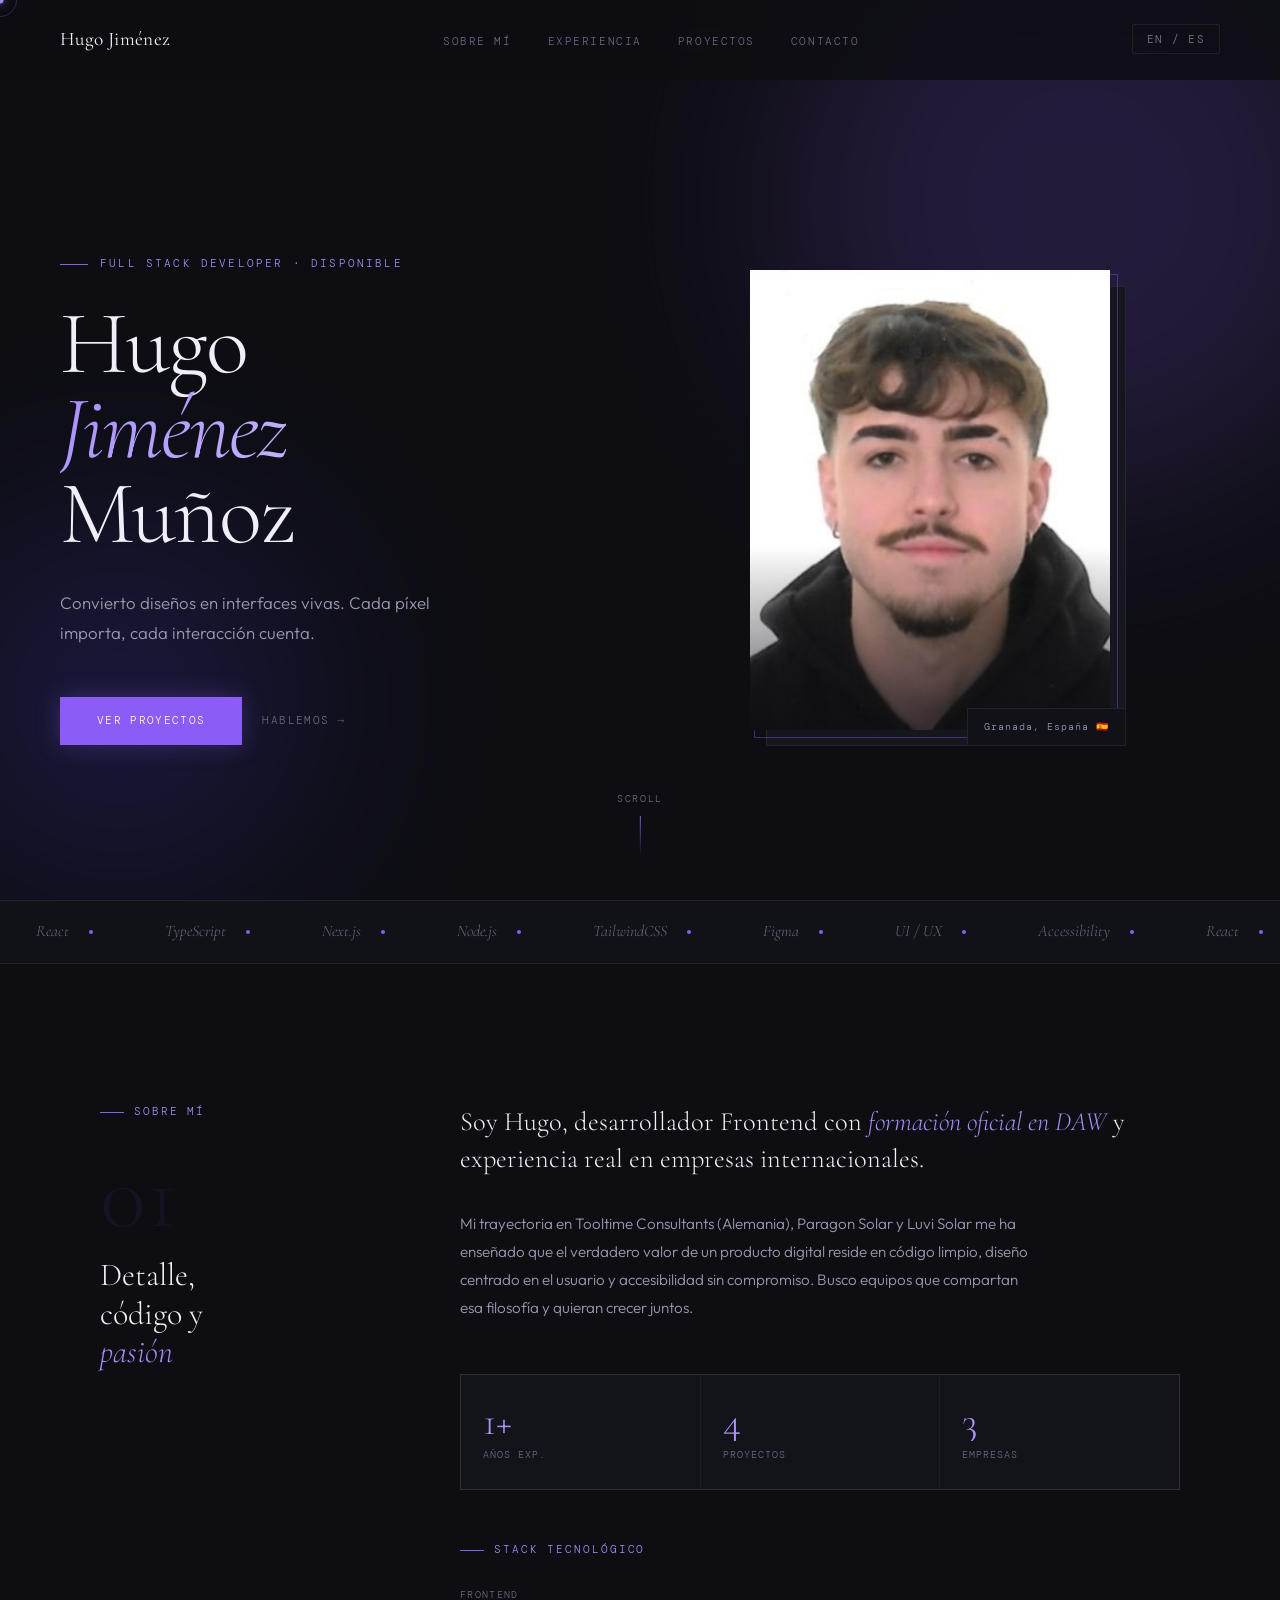
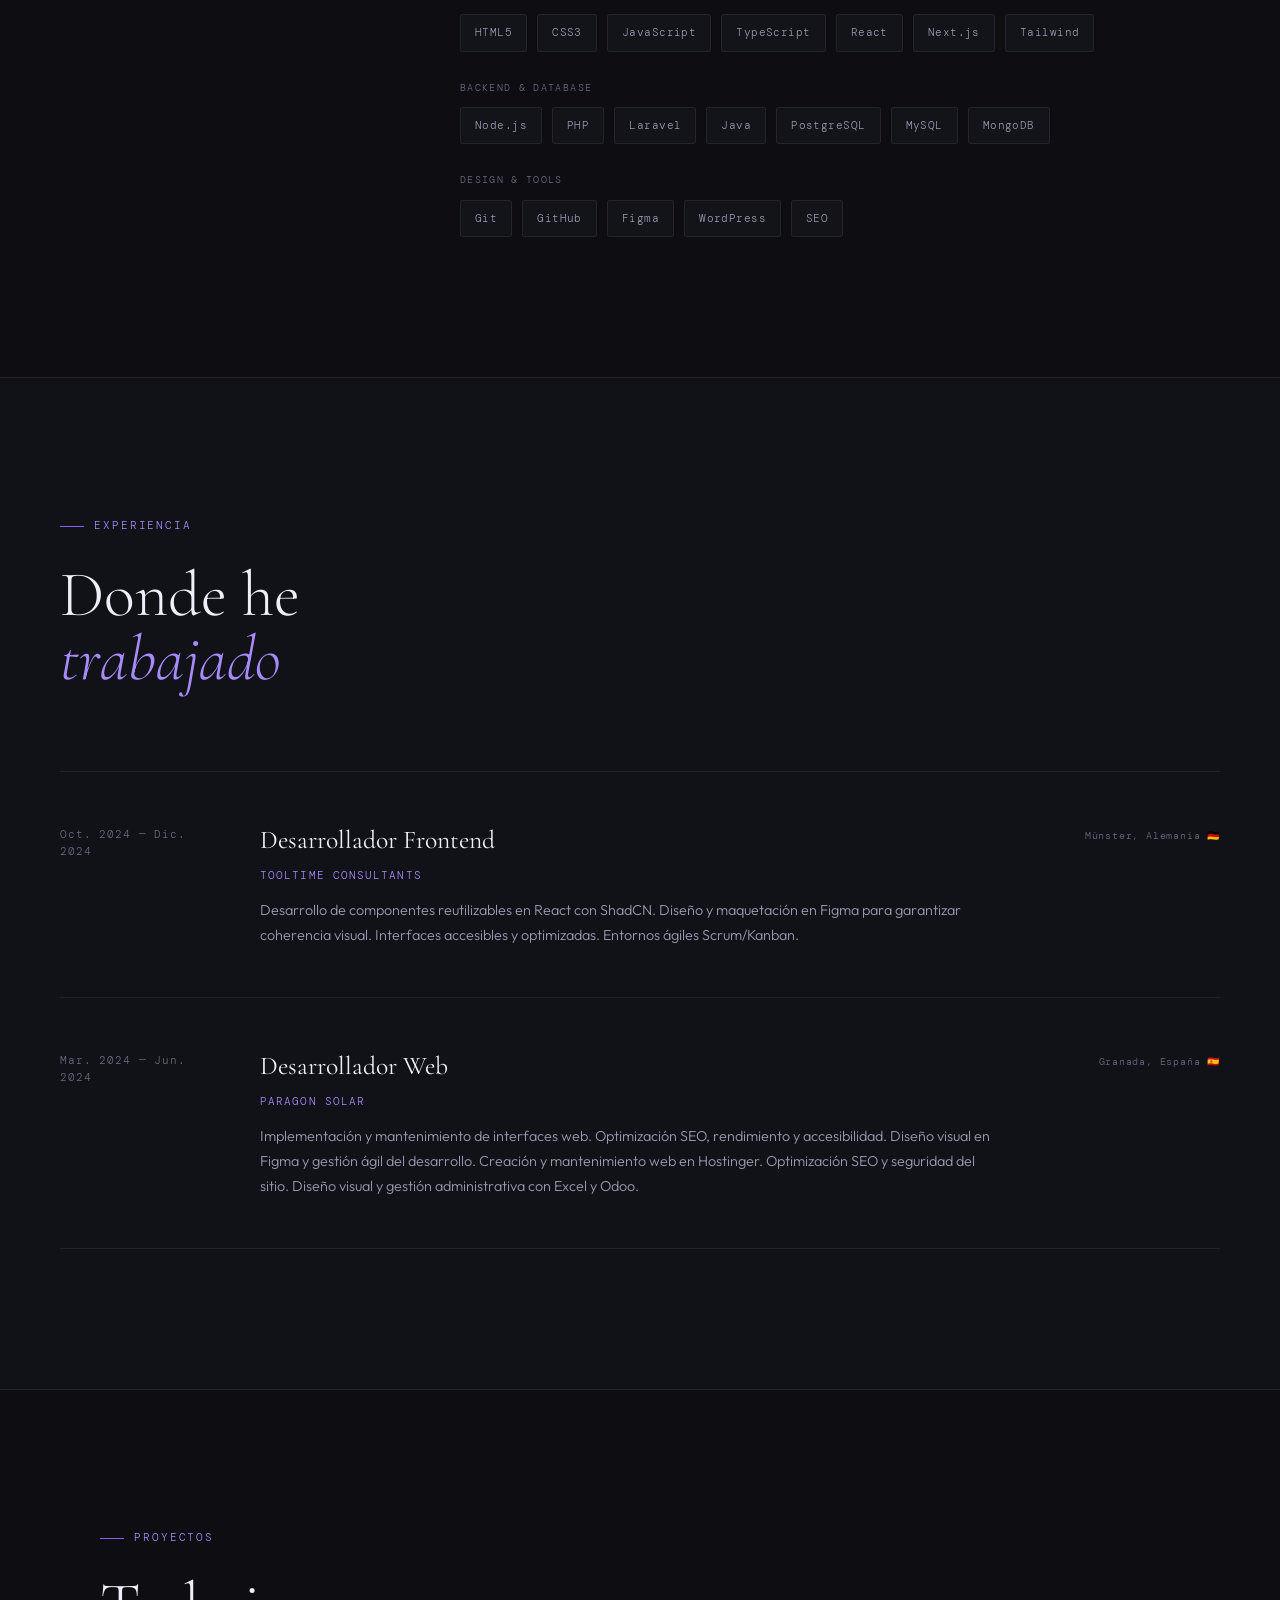
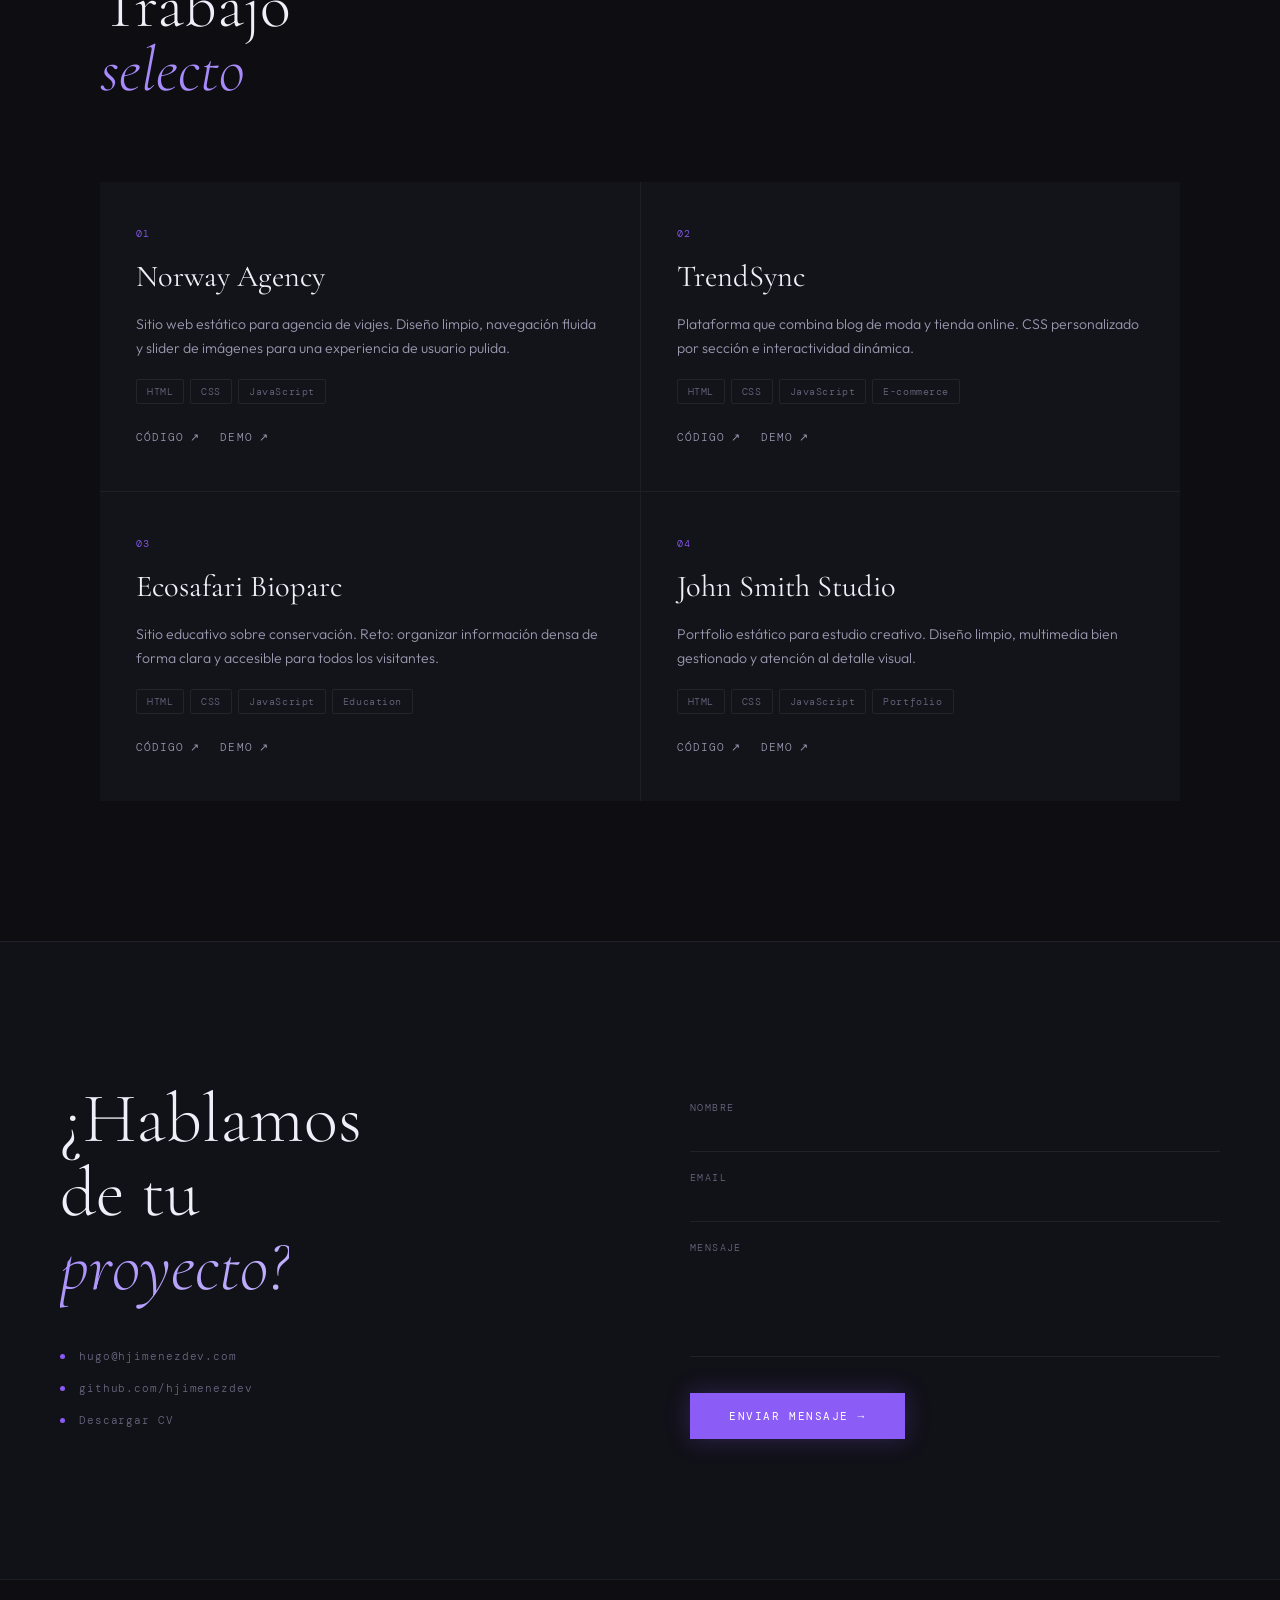
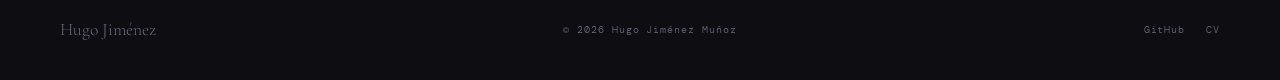
==== public/index.html @ 5b624667 "Add initial website structure with index.html, main.js, and styles.css files. Implement custom curso" ====
<!doctype html>
<html lang="es" data-lang="es">
  <head>
    <meta charset="UTF-8" />
    <meta name="viewport" content="width=device-width, initial-scale=1.0" />
    <title>Hugo Jiménez | Full Stack Developer</title>

    <!-- Google Fonts -->
    <link rel="preconnect" href="https://fonts.googleapis.com" />
    <link rel="preconnect" href="https://fonts.gstatic.com" crossorigin />
    <link
      href="https://fonts.googleapis.com/css2?family=Cormorant+Garamond:ital,wght@0,300;0,400;0,500;1,300;1,400&family=DM+Mono:wght@300;400&family=Outfit:wght@300;400;500&display=swap"
      rel="stylesheet"
    />

    <!-- Favicon -->
    <link rel="icon" type="image/png" href="/public/favicon.ico" />

    <!-- Styles -->
    <link rel="stylesheet" href="styles.css" />
  </head>
  <body>
    <!-- Cursor -->
    <div class="cursor" id="cursor"></div>
    <div class="cursor-ring" id="cursorRing"></div>

    <!-- NAV -->
    <nav id="navbar">
      <a href="#hero" class="nav-logo">Hugo Jiménez</a>
      <ul class="nav-links">
        <li>
          <a href="#about" data-es>Sobre mí</a>
          <a href="#about" data-en>About</a>
        </li>
        <li>
          <a href="#experience" data-es>Experiencia</a>
          <a href="#experience" data-en>Experience</a>
        </li>
        <li>
          <a href="#projects" data-es>Proyectos</a>
          <a href="#projects" data-en>Projects</a>
        </li>
        <li>
          <a href="#contact" data-es>Contacto</a>
          <a href="#contact" data-en>Contact</a>
        </li>
      </ul>
      <button class="lang-toggle" id="langToggle">EN / ES</button>
    </nav>

    <!-- HERO -->
    <section id="hero">
      <div class="orb orb-1"></div>
      <div class="orb orb-2"></div>

      <div class="hero-left">
        <p class="hero-eyebrow">
          <span data-es>Full Stack Developer · Disponible</span>
          <span data-en>Full Stack Developer · Available</span>
        </p>
        <h1 class="hero-name">Hugo<br /><em>Jiménez</em><br />Muñoz</h1>
        <p class="hero-desc" data-es>
          Convierto diseños en interfaces vivas. Cada píxel importa, cada
          interacción cuenta.
        </p>
        <p class="hero-desc" data-en>
          I turn designs into living interfaces. Every pixel matters, every
          interaction counts.
        </p>
        <div class="hero-cta">
          <a href="#projects" class="btn-primary" data-es>Ver proyectos</a>
          <a href="#projects" class="btn-primary" data-en>View projects</a>
          <a href="#contact" class="btn-ghost" data-es>Hablemos</a>
          <a href="#contact" class="btn-ghost" data-en>Let's talk</a>
        </div>
      </div>

      <div class="hero-right">
        <div class="hero-image-wrap">
          <div class="hero-image-bg"></div>
          <div class="hero-glow-ring"></div>
          <div class="hero-image">
            <img
              src="/public/profile_photo.jpg"
              alt="Hugo Jiménez"
              onerror="
                this.parentElement.style.background =
                  'linear-gradient(135deg,#1a1a2e,#16213e)';
                this.style.display = 'none';
              "
            />
            <div class="hero-image-overlay"></div>
          </div>
          <div class="hero-image-badge">Granada, España 🇪🇸</div>
        </div>
      </div>

      <div class="hero-scroll-hint">
        <span>scroll</span>
        <div class="scroll-line"></div>
      </div>
    </section>

    <!-- MARQUEE -->
    <div class="marquee-section">
      <div class="marquee-track">
        <span class="marquee-item"
          >React <span class="marquee-dot"></span
        ></span>
        <span class="marquee-item"
          >TypeScript <span class="marquee-dot"></span
        ></span>
        <span class="marquee-item"
          >Next.js <span class="marquee-dot"></span
        ></span>
        <span class="marquee-item"
          >Node.js <span class="marquee-dot"></span
        ></span>
        <span class="marquee-item"
          >TailwindCSS <span class="marquee-dot"></span
        ></span>
        <span class="marquee-item"
          >Figma <span class="marquee-dot"></span
        ></span>
        <span class="marquee-item"
          >UI / UX <span class="marquee-dot"></span
        ></span>
        <span class="marquee-item"
          >Accessibility <span class="marquee-dot"></span
        ></span>
        <!-- duplicated for seamless loop -->
        <span class="marquee-item"
          >React <span class="marquee-dot"></span
        ></span>
        <span class="marquee-item"
          >TypeScript <span class="marquee-dot"></span
        ></span>
        <span class="marquee-item"
          >Next.js <span class="marquee-dot"></span
        ></span>
        <span class="marquee-item"
          >Node.js <span class="marquee-dot"></span
        ></span>
        <span class="marquee-item"
          >TailwindCSS <span class="marquee-dot"></span
        ></span>
        <span class="marquee-item"
          >Figma <span class="marquee-dot"></span
        ></span>
        <span class="marquee-item"
          >UI / UX <span class="marquee-dot"></span
        ></span>
        <span class="marquee-item"
          >Accessibility <span class="marquee-dot"></span
        ></span>
      </div>
    </div>

    <!-- ABOUT -->
    <section id="about">
      <div class="about-sticky">
        <div class="section-label" data-es>Sobre mí</div>
        <div class="section-label" data-en>About me</div>
        <div class="about-number">01</div>
        <h2 class="about-title" data-es>
          Detalle,<br />código y<br /><em>pasión</em>
        </h2>
        <h2 class="about-title" data-en>
          Detail,<br />code and<br /><em>passion</em>
        </h2>
      </div>

      <div class="about-content">
        <p class="about-lead reveal" data-es>
          Soy Hugo, desarrollador Frontend con
          <em>formación oficial en DAW</em> y experiencia real en empresas
          internacionales.
        </p>
        <p class="about-lead reveal" data-en>
          I'm Hugo, a Frontend developer with
          <em>official training in Web App Development</em> and real-world
          experience in international companies.
        </p>

        <p class="about-body reveal reveal-delay-1" data-es>
          Mi trayectoria en Tooltime Consultants (Alemania), Paragon Solar y
          Luvi Solar me ha enseñado que el verdadero valor de un producto
          digital reside en código limpio, diseño centrado en el usuario y
          accesibilidad sin compromiso. Busco equipos que compartan esa
          filosofía y quieran crecer juntos.
        </p>
        <p class="about-body reveal reveal-delay-1" data-en>
          My journey at Tooltime Consultants (Germany), Paragon Solar and Luvi
          Solar has taught me that the real value of a digital product lies in
          clean code, user-centered design, and uncompromising accessibility. I
          seek teams that share this philosophy and want to grow together.
        </p>

        <div class="about-stats reveal reveal-delay-2">
          <div class="stat-item">
            <div class="stat-number">1+</div>
            <div class="stat-label" data-es>Años exp.</div>
            <div class="stat-label" data-en>Years exp.</div>
          </div>
          <div class="stat-item">
            <div class="stat-number">4</div>
            <div class="stat-label" data-es>Proyectos</div>
            <div class="stat-label" data-en>Projects</div>
          </div>
          <div class="stat-item">
            <div class="stat-number">3</div>
            <div class="stat-label" data-es>Empresas</div>
            <div class="stat-label" data-en>Companies</div>
          </div>
        </div>

        <!-- Skills with icons — rendered by main.js -->
        <div class="reveal reveal-delay-3">
          <div class="skills-section-title" data-es>Stack tecnológico</div>
          <div class="skills-section-title" data-en>Tech stack</div>
          <div class="skills-categories">
            <div>
              <div class="skill-category-label">Frontend</div>
              <div class="skill-icons-row" id="skills-frontend"></div>
            </div>
            <div>
              <div class="skill-category-label">Backend &amp; Database</div>
              <div class="skill-icons-row" id="skills-backend"></div>
            </div>
            <div>
              <div class="skill-category-label">Design &amp; Tools</div>
              <div class="skill-icons-row" id="skills-tools"></div>
            </div>
          </div>
        </div>
      </div>
    </section>

    <!-- EXPERIENCE -->
    <section id="experience">
      <div class="experience-inner">
        <div class="exp-header">
          <div>
            <div class="section-label" data-es>Experiencia</div>
            <div class="section-label" data-en>Experience</div>
            <h2 class="exp-title" data-es>Donde he<br /><em>trabajado</em></h2>
            <h2 class="exp-title" data-en>Where I've<br /><em>worked</em></h2>
          </div>
        </div>

        <div class="exp-list">
          <div class="exp-item reveal">
            <div class="exp-date">Oct. 2024 — Dic. 2024</div>
            <div>
              <div class="exp-role" data-es>Desarrollador Frontend</div>
              <div class="exp-role" data-en>Frontend Developer</div>
              <div class="exp-company">Tooltime Consultants</div>
              <p class="exp-desc" data-es>
                Desarrollo de componentes reutilizables en React con ShadCN.
                Diseño y maquetación en Figma para garantizar coherencia visual.
                Interfaces accesibles y optimizadas. Entornos ágiles
                Scrum/Kanban.
              </p>
              <p class="exp-desc" data-en>
                Built reusable React components with ShadCN. Designed and
                prototyped interfaces in Figma. Implemented accessible,
                optimized UIs. Collaborated in agile Scrum/Kanban environments.
              </p>
            </div>
            <div class="exp-location">Münster, Alemania 🇩🇪</div>
          </div>

          <div class="exp-item reveal reveal-delay-1">
            <div class="exp-date">Mar. 2024 — Jun. 2024</div>
            <div>
              <div class="exp-role" data-es>Desarrollador Web</div>
              <div class="exp-role" data-en>Web Developer</div>
              <div class="exp-company">Paragon Solar</div>
              <p class="exp-desc" data-es>
                Implementación y mantenimiento de interfaces web. Optimización
                SEO, rendimiento y accesibilidad. Diseño visual en Figma y
                gestión ágil del desarrollo. Creación y mantenimiento web en
                Hostinger. Optimización SEO y seguridad del sitio. Diseño visual
                y gestión administrativa con Excel y Odoo.
              </p>
              <p class="exp-desc" data-en>
                Implemented and maintained web interfaces. SEO, performance and
                accessibility optimization. Visual design in Figma and agile
                management. Created and maintained the website on Hostinger. SEO
                and security optimization. Visual design and admin management
                with Excel and Odoo.
              </p>
            </div>
            <div class="exp-location">Granada, España 🇪🇸</div>
          </div>
        </div>
      </div>
    </section>

    <!-- PROJECTS -->
    <section>
      <div id="projects">
        <div class="projects-header">
          <div>
            <div class="section-label" data-es>Proyectos</div>
            <div class="section-label" data-en>Projects</div>
            <h2 class="projects-title" data-es>
              Trabajo<br /><em>selecto</em>
            </h2>
            <h2 class="projects-title" data-en>Selected<br /><em>work</em></h2>
          </div>
        </div>

        <div class="project-grid">
          <div class="project-card reveal">
            <div class="project-number">01</div>
            <div class="project-name">Norway Agency</div>
            <p class="project-desc" data-es>
              Sitio web estático para agencia de viajes. Diseño limpio,
              navegación fluida y slider de imágenes para una experiencia de
              usuario pulida.
            </p>
            <p class="project-desc" data-en>
              Static website for a travel agency. Clean design, smooth
              navigation and image slider for a polished UX.
            </p>
            <div class="project-tags">
              <span class="project-tag">HTML</span>
              <span class="project-tag">CSS</span>
              <span class="project-tag">JavaScript</span>
            </div>
            <div class="project-links">
              <a
                href="https://github.com/hjimenezdev/Norway-Agency"
                target="_blank"
                class="project-link"
                data-es
                >Código</a
              >
              <a
                href="https://github.com/hjimenezdev/Norway-Agency"
                target="_blank"
                class="project-link"
                data-en
                >Code</a
              >
              <a
                href="https://norway-agency.vercel.app/"
                target="_blank"
                class="project-link"
                >Demo</a
              >
            </div>
          </div>

          <div class="project-card reveal reveal-delay-1">
            <div class="project-number">02</div>
            <div class="project-name">TrendSync</div>
            <p class="project-desc" data-es>
              Plataforma que combina blog de moda y tienda online. CSS
              personalizado por sección e interactividad dinámica.
            </p>
            <p class="project-desc" data-en>
              Platform combining a fashion blog and online store. Custom CSS per
              section and dynamic interactivity.
            </p>
            <div class="project-tags">
              <span class="project-tag">HTML</span>
              <span class="project-tag">CSS</span>
              <span class="project-tag">JavaScript</span>
              <span class="project-tag">E-commerce</span>
            </div>
            <div class="project-links">
              <a
                href="https://github.com/hjimenezdev/Trend-Sync"
                target="_blank"
                class="project-link"
                data-es
                >Código</a
              >
              <a
                href="https://github.com/hjimenezdev/Trend-Sync"
                target="_blank"
                class="project-link"
                data-en
                >Code</a
              >
              <a
                href="https://trend-sync.vercel.app/"
                target="_blank"
                class="project-link"
                >Demo</a
              >
            </div>
          </div>

          <div class="project-card reveal reveal-delay-2">
            <div class="project-number">03</div>
            <div class="project-name">Ecosafari Bioparc</div>
            <p class="project-desc" data-es>
              Sitio educativo sobre conservación. Reto: organizar información
              densa de forma clara y accesible para todos los visitantes.
            </p>
            <p class="project-desc" data-en>
              Educational conservation site. Challenge: organizing dense
              information clearly and accessibly for all visitors.
            </p>
            <div class="project-tags">
              <span class="project-tag">HTML</span>
              <span class="project-tag">CSS</span>
              <span class="project-tag">JavaScript</span>
              <span class="project-tag">Education</span>
            </div>
            <div class="project-links">
              <a
                href="https://github.com/hjimenezdev/Ecosafari-Bioparc"
                target="_blank"
                class="project-link"
                data-es
                >Código</a
              >
              <a
                href="https://github.com/hjimenezdev/Ecosafari-Bioparc"
                target="_blank"
                class="project-link"
                data-en
                >Code</a
              >
              <a
                href="https://ecosafari-bioparc.vercel.app/"
                target="_blank"
                class="project-link"
                >Demo</a
              >
            </div>
          </div>

          <div class="project-card reveal reveal-delay-3">
            <div class="project-number">04</div>
            <div class="project-name">John Smith Studio</div>
            <p class="project-desc" data-es>
              Portfolio estático para estudio creativo. Diseño limpio,
              multimedia bien gestionado y atención al detalle visual.
            </p>
            <p class="project-desc" data-en>
              Static portfolio for a creative studio. Clean design, well-managed
              multimedia and strong visual attention to detail.
            </p>
            <div class="project-tags">
              <span class="project-tag">HTML</span>
              <span class="project-tag">CSS</span>
              <span class="project-tag">JavaScript</span>
              <span class="project-tag">Portfolio</span>
            </div>
            <div class="project-links">
              <a
                href="https://github.com/hjimenezdev/John-Smith-Studio"
                target="_blank"
                class="project-link"
                data-es
                >Código</a
              >
              <a
                href="https://github.com/hjimenezdev/John-Smith-Studio"
                target="_blank"
                class="project-link"
                data-en
                >Code</a
              >
              <a
                href="https://john-smith-studio.vercel.app/"
                target="_blank"
                class="project-link"
                >Demo</a
              >
            </div>
          </div>
        </div>
      </div>
    </section>

    <!-- CONTACT -->
    <section id="contact">
      <div class="contact-inner">
        <div class="contact-left reveal">
          <h2 class="contact-big" data-es>
            ¿Hablamos<br />de tu<br /><em>proyecto?</em>
          </h2>
          <h2 class="contact-big" data-en>
            Let's talk<br />about your<br /><em>project.</em>
          </h2>
          <div class="contact-meta">
            <a href="mailto:hugo@hjimenezdev.com" class="contact-meta-item">
              <span class="contact-meta-dot"></span>hugo@hjimenezdev.com
            </a>
            <a
              href="https://github.com/hjimenezdev"
              target="_blank"
              class="contact-meta-item"
            >
              <span class="contact-meta-dot"></span>github.com/hjimenezdev
            </a>
            <a
              href="https://hjimenezdev.vercel.app/CV%20-%20Hugo%20Jim%C3%A9nez%20Mu%C3%B1oz.pdf"
              target="_blank"
              class="contact-meta-item"
            >
              <span class="contact-meta-dot"></span>
              <span data-es>Descargar CV</span>
              <span data-en>Download CV</span>
            </a>
          </div>
        </div>

        <form
          class="contact-form reveal reveal-delay-2"
          onsubmit="handleSubmit(event)"
        >
          <div class="form-group">
            <input
              type="text"
              class="form-input"
              id="fname"
              placeholder="."
              required
            />
            <label class="form-label" for="fname" data-es>Nombre</label>
            <label class="form-label" for="fname" data-en>Name</label>
          </div>
          <div class="form-group">
            <input
              type="email"
              class="form-input"
              id="femail"
              placeholder="."
              required
            />
            <label class="form-label" for="femail">Email</label>
          </div>
          <div class="form-group">
            <textarea
              class="form-textarea"
              id="fmsg"
              rows="4"
              placeholder="."
              required
            ></textarea>
            <label class="form-label" for="fmsg" data-es>Mensaje</label>
            <label class="form-label" for="fmsg" data-en>Message</label>
          </div>
          <button type="submit" class="form-submit" data-es>
            Enviar mensaje →
          </button>
          <button type="submit" class="form-submit" data-en>
            Send message →
          </button>
        </form>
      </div>
    </section>

    <!-- FOOTER -->
    <footer>
      <div class="footer-logo">Hugo Jiménez</div>
      <div class="footer-copy">© 2026 Hugo Jiménez Muñoz</div>
      <div class="footer-links">
        <a
          href="https://github.com/hjimenezdev"
          target="_blank"
          class="footer-link"
          >GitHub</a
        >
        <a
          href="https://hjimenezdev.vercel.app/CV%20-%20Hugo%20Jim%C3%A9nez%20Mu%C3%B1oz.pdf"
          target="_blank"
          class="footer-link"
          >CV</a
        >
      </div>
    </footer>

    <!-- Scripts -->
    <script src="main.js"></script>
  </body>
</html>
---- public/styles.css ----
/* ── Variables ────────────────────────────────────────────── */
*,
*::before,
*::after {
  box-sizing: border-box;
  margin: 0;
  padding: 0;
}

:root {
  --bg: #0d0d12;
  --bg2: #111118;
  --bg3: #16161f;
  --card: #13131a;
  --border: rgba(255, 255, 255, 0.07);
  --border-hover: rgba(139, 92, 246, 0.4);
  --ink: #f0eef8;
  --muted: #6b6880;
  --muted2: #9b98b0;
  --purple: #8b5cf6;
  --purple-light: #a78bfa;
  --purple-glow: rgba(139, 92, 246, 0.15);
  --purple-glow2: rgba(139, 92, 246, 0.06);
  --font-display: "Cormorant Garamond", Georgia, serif;
  --font-mono: "DM Mono", monospace;
  --font-body: "Outfit", sans-serif;
}

/* ── Base ─────────────────────────────────────────────────── */
html {
  scroll-behavior: smooth;
}

body {
  background: var(--bg);
  color: var(--ink);
  font-family: var(--font-body);
  font-weight: 300;
  line-height: 1.6;
  cursor: none;
  overflow-x: hidden;
}

::selection {
  background: var(--purple);
  color: #fff;
}
::-webkit-scrollbar {
  width: 3px;
}
::-webkit-scrollbar-track {
  background: var(--bg);
}
::-webkit-scrollbar-thumb {
  background: var(--purple);
}

/* ── Cursor ───────────────────────────────────────────────── */
.cursor {
  width: 7px;
  height: 7px;
  background: var(--purple-light);
  border-radius: 50%;
  position: fixed;
  pointer-events: none;
  z-index: 9999;
  transform: translate(-50%, -50%);
  transition:
    width 0.2s,
    height 0.2s;
  box-shadow: 0 0 10px var(--purple);
}
.cursor-ring {
  width: 34px;
  height: 34px;
  border: 1px solid rgba(139, 92, 246, 0.5);
  border-radius: 50%;
  position: fixed;
  pointer-events: none;
  z-index: 9998;
  transform: translate(-50%, -50%);
  transition:
    left 0.1s ease-out,
    top 0.1s ease-out,
    width 0.25s,
    height 0.25s,
    opacity 0.2s;
  opacity: 0.6;
}
.cursor.hovered {
  width: 4px;
  height: 4px;
}
.cursor-ring.hovered {
  width: 50px;
  height: 50px;
  border-color: var(--purple);
  opacity: 1;
}

/* ── Navigation ───────────────────────────────────────────── */
nav {
  position: fixed;
  top: 0;
  left: 0;
  right: 0;
  z-index: 100;
  padding: 24px 60px;
  display: flex;
  align-items: center;
  justify-content: space-between;
  background: rgba(13, 13, 18, 0.85);
  backdrop-filter: blur(16px);
  -webkit-backdrop-filter: blur(16px);
  border-bottom: 1px solid transparent;
  transition: border-color 0.3s;
}
nav.scrolled {
  border-color: var(--border);
}

.nav-logo {
  font-family: var(--font-display);
  font-size: 1.2rem;
  font-weight: 400;
  color: var(--ink);
  text-decoration: none;
  letter-spacing: 0.02em;
}
.nav-logo span {
  color: var(--purple-light);
}

.nav-links {
  display: flex;
  gap: 36px;
  list-style: none;
  align-items: center;
}
.nav-links a {
  font-family: var(--font-mono);
  font-size: 0.7rem;
  letter-spacing: 0.14em;
  text-transform: uppercase;
  color: var(--muted);
  text-decoration: none;
  transition: color 0.2s;
}
.nav-links a:hover {
  color: var(--purple-light);
}

.lang-toggle {
  font-family: var(--font-mono);
  font-size: 0.68rem;
  letter-spacing: 0.12em;
  text-transform: uppercase;
  background: none;
  border: 1px solid var(--border);
  padding: 7px 14px;
  color: var(--muted);
  cursor: none;
  transition: all 0.2s;
  border-radius: 2px;
}
.lang-toggle:hover {
  border-color: var(--purple);
  color: var(--purple-light);
}

/* ── Hero ─────────────────────────────────────────────────── */
#hero {
  min-height: 100vh;
  display: grid;
  grid-template-columns: 1fr 1fr;
  padding: 100px 60px 0;
  align-items: center;
  position: relative;
  overflow: hidden;
}

.orb {
  position: absolute;
  border-radius: 50%;
  pointer-events: none;
  filter: blur(100px);
  opacity: 0.18;
}
.orb-1 {
  width: 600px;
  height: 600px;
  background: var(--purple);
  top: -100px;
  right: -100px;
}
.orb-2 {
  width: 400px;
  height: 400px;
  background: #4f46e5;
  bottom: 0;
  left: -80px;
}

.hero-left {
  padding-right: 80px;
  position: relative;
  z-index: 1;
}

.hero-eyebrow {
  font-family: var(--font-mono);
  font-size: 0.68rem;
  letter-spacing: 0.2em;
  text-transform: uppercase;
  color: var(--purple-light);
  margin-bottom: 28px;
  display: flex;
  align-items: center;
  gap: 12px;
  opacity: 0;
  animation: fadeUp 0.8s 0.2s forwards;
}
.hero-eyebrow::before {
  content: "";
  width: 28px;
  height: 1px;
  background: var(--purple);
}

.hero-name {
  font-family: var(--font-display);
  font-size: clamp(3.5rem, 7vw, 6.5rem);
  font-weight: 300;
  line-height: 0.95;
  letter-spacing: -0.02em;
  margin-bottom: 32px;
  opacity: 0;
  animation: fadeUp 0.8s 0.35s forwards;
}
.hero-name em {
  font-style: italic;
  background: linear-gradient(135deg, var(--purple-light), #c4b5fd);
  -webkit-background-clip: text;
  -webkit-text-fill-color: transparent;
  background-clip: text;
}

.hero-desc {
  font-size: 1.05rem;
  color: var(--muted2);
  max-width: 420px;
  line-height: 1.8;
  margin-bottom: 48px;
  opacity: 0;
  animation: fadeUp 0.8s 0.5s forwards;
}

.hero-cta {
  display: flex;
  gap: 20px;
  align-items: center;
  opacity: 0;
  animation: fadeUp 0.8s 0.65s forwards;
}

.btn-primary {
  background: var(--purple);
  color: #fff;
  padding: 14px 36px;
  font-family: var(--font-mono);
  font-size: 0.7rem;
  letter-spacing: 0.12em;
  text-transform: uppercase;
  text-decoration: none;
  border: 1px solid var(--purple);
  transition: all 0.25s;
  box-shadow: 0 0 24px rgba(139, 92, 246, 0.3);
}
.btn-primary:hover {
  background: transparent;
  color: var(--purple-light);
  box-shadow: 0 0 32px rgba(139, 92, 246, 0.2);
}

.btn-ghost {
  font-family: var(--font-mono);
  font-size: 0.7rem;
  letter-spacing: 0.12em;
  text-transform: uppercase;
  color: var(--muted);
  text-decoration: none;
  display: flex;
  align-items: center;
  gap: 8px;
  transition:
    color 0.2s,
    gap 0.2s;
}
.btn-ghost:hover {
  color: var(--purple-light);
  gap: 14px;
}
.btn-ghost::after {
  content: "→";
}

.hero-right {
  display: flex;
  align-items: center;
  justify-content: center;
  position: relative;
  z-index: 1;
  opacity: 0;
  animation: fadeIn 1s 0.8s forwards;
}
.hero-image-wrap {
  position: relative;
  width: 360px;
  height: 460px;
}
.hero-image-bg {
  position: absolute;
  inset: 0;
  border: 1px solid var(--border);
  transform: translate(16px, 16px);
  background: var(--bg3);
}
.hero-glow-ring {
  position: absolute;
  inset: -2px;
  border: 1px solid var(--purple);
  opacity: 0.4;
  transform: translate(6px, 6px);
}
.hero-image {
  position: absolute;
  inset: 0;
  background: var(--bg3);
  overflow: hidden;
}
.hero-image img {
  width: 100%;
  height: 100%;
  object-fit: cover;
  object-position: top center;
}
.hero-image-overlay {
  position: absolute;
  inset: 0;
  background: linear-gradient(
    to bottom,
    transparent 60%,
    rgba(13, 13, 18, 0.7)
  );
}
.hero-image-badge {
  position: absolute;
  bottom: -16px;
  right: -16px;
  background: var(--bg2);
  border: 1px solid var(--border);
  padding: 10px 16px;
  font-family: var(--font-mono);
  font-size: 0.62rem;
  color: var(--muted2);
  letter-spacing: 0.1em;
}

.hero-scroll-hint {
  position: absolute;
  bottom: 44px;
  left: 50%;
  transform: translateX(-50%);
  font-family: var(--font-mono);
  font-size: 0.6rem;
  letter-spacing: 0.18em;
  text-transform: uppercase;
  color: var(--muted);
  display: flex;
  flex-direction: column;
  align-items: center;
  gap: 10px;
  opacity: 0;
  animation: fadeIn 1s 1.3s forwards;
}
.scroll-line {
  width: 1px;
  height: 40px;
  background: linear-gradient(to bottom, var(--purple), transparent);
  animation: scrollPulse 2s infinite;
}

/* ── Marquee ──────────────────────────────────────────────── */
.marquee-section {
  border-top: 1px solid var(--border);
  border-bottom: 1px solid var(--border);
  padding: 18px 0;
  overflow: hidden;
  background: var(--bg2);
}
.marquee-track {
  display: flex;
  white-space: nowrap;
  animation: marquee 24s linear infinite;
}
.marquee-item {
  display: inline-flex;
  align-items: center;
  gap: 20px;
  padding: 0 36px;
  font-family: var(--font-display);
  font-size: 1rem;
  font-style: italic;
  color: var(--muted);
}
.marquee-dot {
  width: 4px;
  height: 4px;
  background: var(--purple);
  border-radius: 50%;
  flex-shrink: 0;
}

/* ── About ────────────────────────────────────────────────── */
#about {
  padding: 140px 60px;
  display: grid;
  grid-template-columns: 260px 1fr;
  gap: 100px;
  max-width: 1200px;
  margin: 0 auto;
  position: relative;
}

.section-label {
  font-family: var(--font-mono);
  font-size: 0.66rem;
  letter-spacing: 0.18em;
  text-transform: uppercase;
  color: var(--purple-light);
  margin-bottom: 28px;
  display: flex;
  align-items: center;
  gap: 10px;
}
.section-label::before {
  content: "";
  width: 24px;
  height: 1px;
  background: var(--purple);
}

.about-sticky {
  position: sticky;
  top: 120px;
  height: fit-content;
}
.about-number {
  font-family: var(--font-display);
  font-size: 6rem;
  font-weight: 300;
  color: rgba(139, 92, 246, 0.08);
  line-height: 1;
  margin-bottom: 12px;
}
.about-title {
  font-family: var(--font-display);
  font-size: 2rem;
  font-weight: 300;
  line-height: 1.2;
}
.about-title em {
  font-style: italic;
  color: var(--purple-light);
}

.about-lead {
  font-family: var(--font-display);
  font-size: 1.65rem;
  font-weight: 300;
  line-height: 1.4;
  margin-bottom: 32px;
}
.about-lead em {
  font-style: italic;
  color: var(--purple-light);
}

.about-body {
  font-size: 0.95rem;
  color: var(--muted2);
  line-height: 1.85;
  margin-bottom: 52px;
  max-width: 580px;
}

.about-stats {
  display: grid;
  grid-template-columns: repeat(3, 1fr);
  gap: 1px;
  background: var(--border);
  border: 1px solid var(--border);
  margin-bottom: 52px;
}
.stat-item {
  background: var(--card);
  padding: 26px 22px;
  transition: background 0.2s;
}
.stat-item:hover {
  background: var(--bg3);
}
.stat-number {
  font-family: var(--font-display);
  font-size: 2.5rem;
  font-weight: 300;
  background: linear-gradient(135deg, var(--purple-light), #c4b5fd);
  -webkit-background-clip: text;
  -webkit-text-fill-color: transparent;
  background-clip: text;
  line-height: 1;
  margin-bottom: 6px;
}
.stat-label {
  font-family: var(--font-mono);
  font-size: 0.62rem;
  letter-spacing: 0.1em;
  text-transform: uppercase;
  color: var(--muted);
}

/* ── Skills ───────────────────────────────────────────────── */
.skills-section-title {
  font-family: var(--font-mono);
  font-size: 0.66rem;
  letter-spacing: 0.18em;
  text-transform: uppercase;
  color: var(--purple-light);
  margin-bottom: 28px;
  display: flex;
  align-items: center;
  gap: 10px;
}
.skills-section-title::before {
  content: "";
  width: 24px;
  height: 1px;
  background: var(--purple);
}

.skills-categories {
  display: flex;
  flex-direction: column;
  gap: 28px;
}

.skill-category-label {
  font-family: var(--font-mono);
  font-size: 0.6rem;
  letter-spacing: 0.14em;
  text-transform: uppercase;
  color: var(--muted);
  margin-bottom: 12px;
}
.skill-icons-row {
  display: flex;
  flex-wrap: wrap;
  gap: 10px;
}

.skill-pill {
  display: inline-flex;
  align-items: center;
  gap: 8px;
  background: var(--card);
  border: 1px solid var(--border);
  padding: 9px 14px;
  border-radius: 3px;
  transition: all 0.2s;
  cursor: default;
}
.skill-pill:hover {
  border-color: var(--border-hover);
  background: var(--bg3);
  transform: translateY(-2px);
  box-shadow: 0 4px 20px rgba(139, 92, 246, 0.12);
}
.skill-pill img {
  width: 18px;
  height: 18px;
  object-fit: contain;
}
.skill-pill span {
  font-family: var(--font-mono);
  font-size: 0.68rem;
  color: var(--muted2);
  letter-spacing: 0.04em;
}
.skill-pill:hover span {
  color: var(--ink);
}

/* ── Experience ───────────────────────────────────────────── */
#experience {
  background: var(--bg2);
  border-top: 1px solid var(--border);
  border-bottom: 1px solid var(--border);
  padding: 140px 60px;
}
.experience-inner {
  max-width: 1200px;
  margin: 0 auto;
}

.exp-header {
  display: flex;
  justify-content: space-between;
  align-items: flex-end;
  margin-bottom: 80px;
}
.exp-title {
  font-family: var(--font-display);
  font-size: clamp(2.5rem, 5vw, 4.5rem);
  font-weight: 300;
  line-height: 1;
}
.exp-title em {
  font-style: italic;
  color: var(--purple-light);
}

.exp-list {
  border-top: 1px solid var(--border);
}

.exp-item {
  display: grid;
  grid-template-columns: 160px 1fr 180px;
  gap: 40px;
  padding: 48px 0;
  border-bottom: 1px solid var(--border);
  align-items: start;
  position: relative;
  transition:
    padding-left 1s ease-in-out,
    background 1s ease;
}

.exp-item::before {
  content: "";
  position: absolute;
  left: 0;
  top: 0;
  bottom: 0;
  width: 2px;
  background: linear-gradient(
    to bottom,
    transparent,
    var(--purple) 30%,
    var(--purple-light) 70%,
    transparent
  );
  transform: scaleY(0);
  transform-origin: center;
  border-radius: 2px;
  transition: transform 1s ease-in-out;
}

.exp-item::after {
  content: "";
  position: absolute;
  inset: 0;
  background: linear-gradient(
    to right,
    rgba(139, 92, 246, 0.05) 0%,
    transparent 55%
  );
  opacity: 0;
  pointer-events: none;
  transition: opacity 1s ease;
}

.exp-item:hover {
  padding-left: 22px;
}
.exp-item:hover::before {
  transform: scaleY(1);
}
.exp-item:hover::after {
  opacity: 1;
}

.exp-item .exp-date {
  transition:
    color 1s ease,
    transform 1s ease-in-out;
}
.exp-item:hover .exp-date {
  color: var(--purple-light);
  transform: translateX(4px);
}

.exp-item .exp-role {
  transition: transform 1s ease-in-out;
}
.exp-item:hover .exp-role {
  transform: translateX(2px);
}

.exp-item .exp-desc {
  transition: color 1s ease;
}
.exp-item:hover .exp-desc {
  color: #b8b5cc;
}

.exp-item .exp-location {
  transition:
    color 1s ease,
    transform 1s ease-in-out;
}
.exp-item:hover .exp-location {
  color: var(--purple-light);
  transform: translateX(-4px);
}

/* Texto del rol */
.exp-date {
  font-family: var(--font-mono);
  font-size: 0.68rem;
  color: var(--muted);
  letter-spacing: 0.08em;
  padding-top: 6px;
}
.exp-role {
  font-family: var(--font-display);
  font-size: 1.6rem;
  font-weight: 400;
  margin-bottom: 6px;
}
.exp-company {
  font-family: var(--font-mono);
  font-size: 0.68rem;
  color: var(--purple-light);
  letter-spacing: 0.1em;
  text-transform: uppercase;
  margin-bottom: 14px;
}
.exp-desc {
  font-size: 0.9rem;
  color: var(--muted2);
  line-height: 1.75;
}
.exp-location {
  font-family: var(--font-mono);
  font-size: 0.62rem;
  color: var(--muted);
  letter-spacing: 0.08em;
  text-align: right;
  padding-top: 8px;
}

/* ── Projects ─────────────────────────────────────────────── */
#projects {
  padding: 140px 60px;
  max-width: 1200px;
  margin: 0 auto;
}

.projects-header {
  display: flex;
  justify-content: space-between;
  align-items: flex-end;
  margin-bottom: 80px;
}
.projects-title {
  font-family: var(--font-display);
  font-size: clamp(2.5rem, 5vw, 4.5rem);
  font-weight: 300;
  line-height: 1;
}
.projects-title em {
  font-style: italic;
  color: var(--purple-light);
}

.project-grid {
  display: grid;
  grid-template-columns: 1fr 1fr;
  gap: 1px;
  background: var(--border);
}

.project-card {
  background: var(--card);
  padding: 44px 36px;
  display: flex;
  flex-direction: column;
  gap: 18px;
  position: relative;
  overflow: hidden;
  transition: background 0.3s;
}
.project-card::before {
  content: "";
  position: absolute;
  top: 0;
  left: 0;
  right: 0;
  height: 1px;
  background: linear-gradient(90deg, transparent, var(--purple), transparent);
  transform: scaleX(0);
  transition: transform 0.5s ease;
}
.project-card:hover {
  background: var(--bg3);
}
.project-card:hover::before {
  transform: scaleX(1);
}

.project-number {
  font-family: var(--font-mono);
  font-size: 0.62rem;
  color: var(--purple);
  letter-spacing: 0.14em;
  position: relative;
  z-index: 1;
}
.project-name {
  font-family: var(--font-display);
  font-size: 1.9rem;
  font-weight: 400;
  line-height: 1.1;
  position: relative;
  z-index: 1;
}
.project-desc {
  font-size: 0.88rem;
  color: var(--muted2);
  line-height: 1.75;
  flex: 1;
  position: relative;
  z-index: 1;
}
.project-tags {
  display: flex;
  flex-wrap: wrap;
  gap: 6px;
  position: relative;
  z-index: 1;
}
.project-tag {
  font-family: var(--font-mono);
  font-size: 0.6rem;
  color: var(--muted);
  border: 1px solid var(--border);
  padding: 4px 10px;
  letter-spacing: 0.06em;
  border-radius: 2px;
}
.project-links {
  display: flex;
  gap: 20px;
  margin-top: 8px;
  position: relative;
  z-index: 1;
}
.project-link {
  font-family: var(--font-mono);
  font-size: 0.66rem;
  letter-spacing: 0.1em;
  text-transform: uppercase;
  text-decoration: none;
  color: var(--muted2);
  display: flex;
  align-items: center;
  gap: 6px;
  transition:
    gap 0.2s,
    color 0.2s;
}
.project-link:hover {
  color: var(--purple-light);
  gap: 10px;
}
.project-link::after {
  content: "↗";
}

/* ── Contact ──────────────────────────────────────────────── */
#contact {
  background: var(--bg2);
  border-top: 1px solid var(--border);
  padding: 140px 60px;
}
.contact-inner {
  max-width: 1200px;
  margin: 0 auto;
  display: grid;
  grid-template-columns: 1fr 1fr;
  gap: 100px;
  align-items: start;
}

.contact-big {
  font-family: var(--font-display);
  font-size: clamp(2.8rem, 5.5vw, 5rem);
  font-weight: 300;
  line-height: 1.05;
  margin-bottom: 44px;
}
.contact-big em {
  font-style: italic;
  background: linear-gradient(135deg, var(--purple-light), #c4b5fd);
  -webkit-background-clip: text;
  -webkit-text-fill-color: transparent;
  background-clip: text;
}

.contact-meta {
  display: flex;
  flex-direction: column;
  gap: 14px;
}
.contact-meta-item {
  display: flex;
  align-items: center;
  gap: 14px;
  font-family: var(--font-mono);
  font-size: 0.7rem;
  letter-spacing: 0.08em;
  color: var(--muted);
  text-decoration: none;
  transition: color 0.2s;
}
.contact-meta-item:hover {
  color: var(--purple-light);
}
.contact-meta-dot {
  width: 5px;
  height: 5px;
  background: var(--purple);
  border-radius: 50%;
  flex-shrink: 0;
}

.contact-form {
  display: flex;
  flex-direction: column;
  gap: 0;
}
.form-group {
  position: relative;
  border-bottom: 1px solid var(--border);
  transition: border-color 0.2s;
}
.form-group:focus-within {
  border-color: var(--purple);
}
.form-label {
  position: absolute;
  top: 18px;
  left: 0;
  font-family: var(--font-mono);
  font-size: 0.63rem;
  letter-spacing: 0.14em;
  text-transform: uppercase;
  color: var(--muted);
  transition: all 0.2s;
  pointer-events: none;
}
.form-input,
.form-textarea {
  width: 100%;
  background: none;
  border: none;
  outline: none;
  padding: 36px 0 14px;
  font-family: var(--font-body);
  font-size: 0.95rem;
  color: var(--ink);
  font-weight: 300;
  resize: none;
  caret-color: var(--purple-light);
}
.form-input:focus + .form-label,
.form-input:not(:placeholder-shown) + .form-label,
.form-textarea:focus + .form-label,
.form-textarea:not(:placeholder-shown) + .form-label {
  top: 10px;
  font-size: 0.56rem;
  color: var(--purple-light);
}
.form-input::placeholder,
.form-textarea::placeholder {
  color: transparent;
}

.form-submit {
  margin-top: 36px;
  background: var(--purple);
  color: #fff;
  border: 1px solid var(--purple);
  padding: 15px 38px;
  font-family: var(--font-mono);
  font-size: 0.7rem;
  letter-spacing: 0.14em;
  text-transform: uppercase;
  cursor: none;
  transition: all 0.25s;
  align-self: flex-start;
  box-shadow: 0 0 24px rgba(139, 92, 246, 0.25);
}
.form-submit:hover {
  background: transparent;
  color: var(--purple-light);
  box-shadow: 0 0 32px rgba(139, 92, 246, 0.15);
}

/* ── Footer ───────────────────────────────────────────────── */
footer {
  background: var(--bg);
  border-top: 1px solid var(--border);
  padding: 36px 60px;
  display: flex;
  justify-content: space-between;
  align-items: center;
}
.footer-logo {
  font-family: var(--font-display);
  font-size: 1.1rem;
  color: var(--muted);
}
.footer-copy {
  font-family: var(--font-mono);
  font-size: 0.6rem;
  color: var(--muted);
  letter-spacing: 0.1em;
}
.footer-links {
  display: flex;
  gap: 22px;
}
.footer-link {
  font-family: var(--font-mono);
  font-size: 0.6rem;
  color: var(--muted);
  text-decoration: none;
  letter-spacing: 0.08em;
  transition: color 0.2s;
}
.footer-link:hover {
  color: var(--purple-light);
}

/* ── Animations ───────────────────────────────────────────── */
@keyframes fadeUp {
  from {
    opacity: 0;
    transform: translateY(24px);
  }
  to {
    opacity: 1;
    transform: none;
  }
}
@keyframes fadeIn {
  from {
    opacity: 0;
  }
  to {
    opacity: 1;
  }
}
@keyframes marquee {
  from {
    transform: translateX(0);
  }
  to {
    transform: translateX(-50%);
  }
}
@keyframes scrollPulse {
  0%,
  100% {
    opacity: 0.8;
  }
  50% {
    opacity: 0.2;
  }
}

.reveal {
  opacity: 0;
  transform: translateY(28px);
  transition:
    opacity 0.7s ease,
    transform 0.7s ease;
}
.reveal.visible {
  opacity: 1;
  transform: none;
}
.reveal-delay-1 {
  transition-delay: 0.1s;
}
.reveal-delay-2 {
  transition-delay: 0.2s;
}
.reveal-delay-3 {
  transition-delay: 0.3s;
}
.reveal-delay-4 {
  transition-delay: 0.4s;
}

/* ── i18n ─────────────────────────────────────────────────── */
html[data-lang="en"] [data-es] {
  display: none;
}
html[data-lang="es"] [data-en] {
  display: none;
}

/* ── Responsive ───────────────────────────────────────────── */
@media (max-width: 900px) {
  nav {
    padding: 20px 24px;
  }
  .nav-links {
    display: none;
  }

  #hero {
    grid-template-columns: 1fr;
    padding: 110px 24px 80px;
  }
  .hero-right {
    display: none;
  }
  .hero-left {
    padding-right: 0;
  }

  #about {
    grid-template-columns: 1fr;
    gap: 40px;
    padding: 80px 24px;
  }
  .about-sticky {
    position: static;
  }
  .about-stats {
    grid-template-columns: 1fr 1fr;
  }

  #experience {
    padding: 80px 24px;
  }
  .exp-item {
    grid-template-columns: 1fr;
    gap: 8px;
  }
  .exp-location {
    text-align: left;
  }
  .exp-header {
    flex-direction: column;
    gap: 20px;
  }

  #projects {
    padding: 80px 24px;
  }
  .project-grid {
    grid-template-columns: 1fr;
  }
  .projects-header {
    flex-direction: column;
    gap: 20px;
  }

  #contact {
    padding: 80px 24px;
  }
  .contact-inner {
    grid-template-columns: 1fr;
    gap: 60px;
  }

  footer {
    flex-direction: column;
    gap: 14px;
    padding: 28px 24px;
    text-align: center;
  }
}
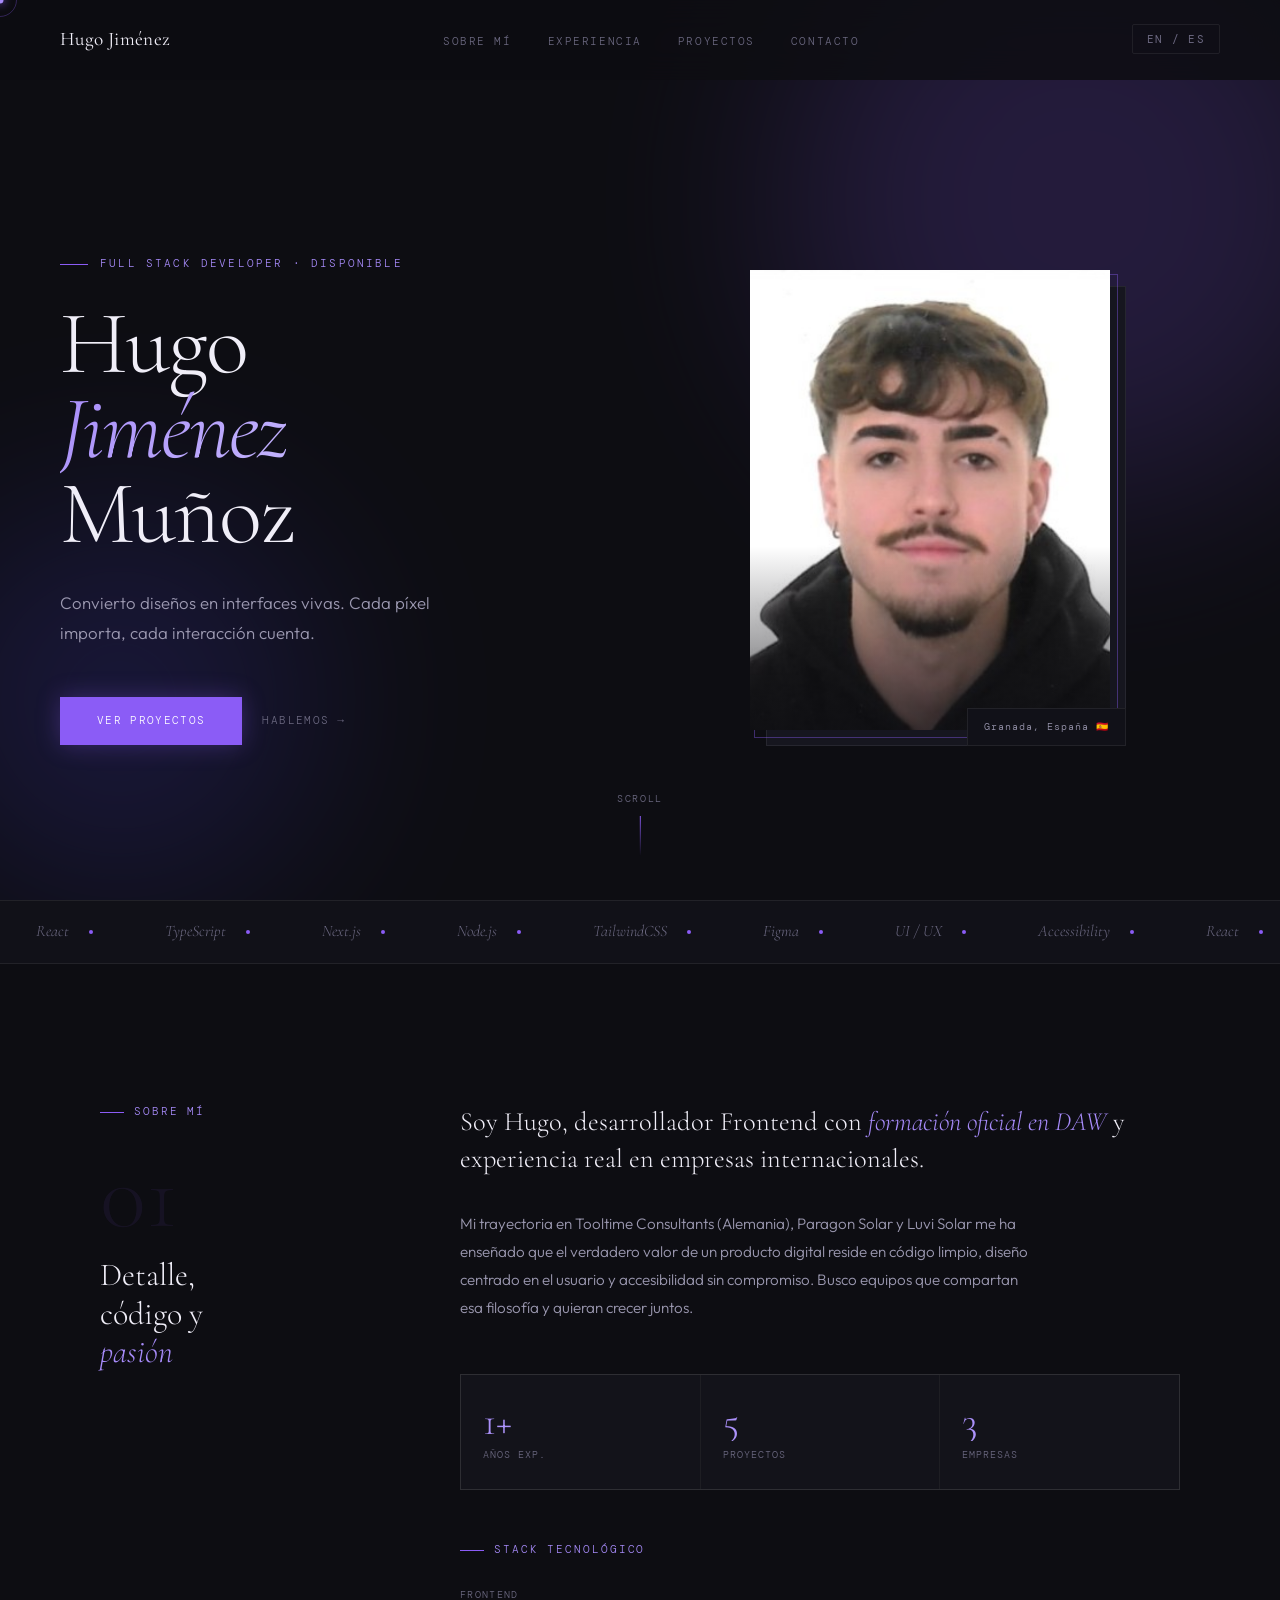
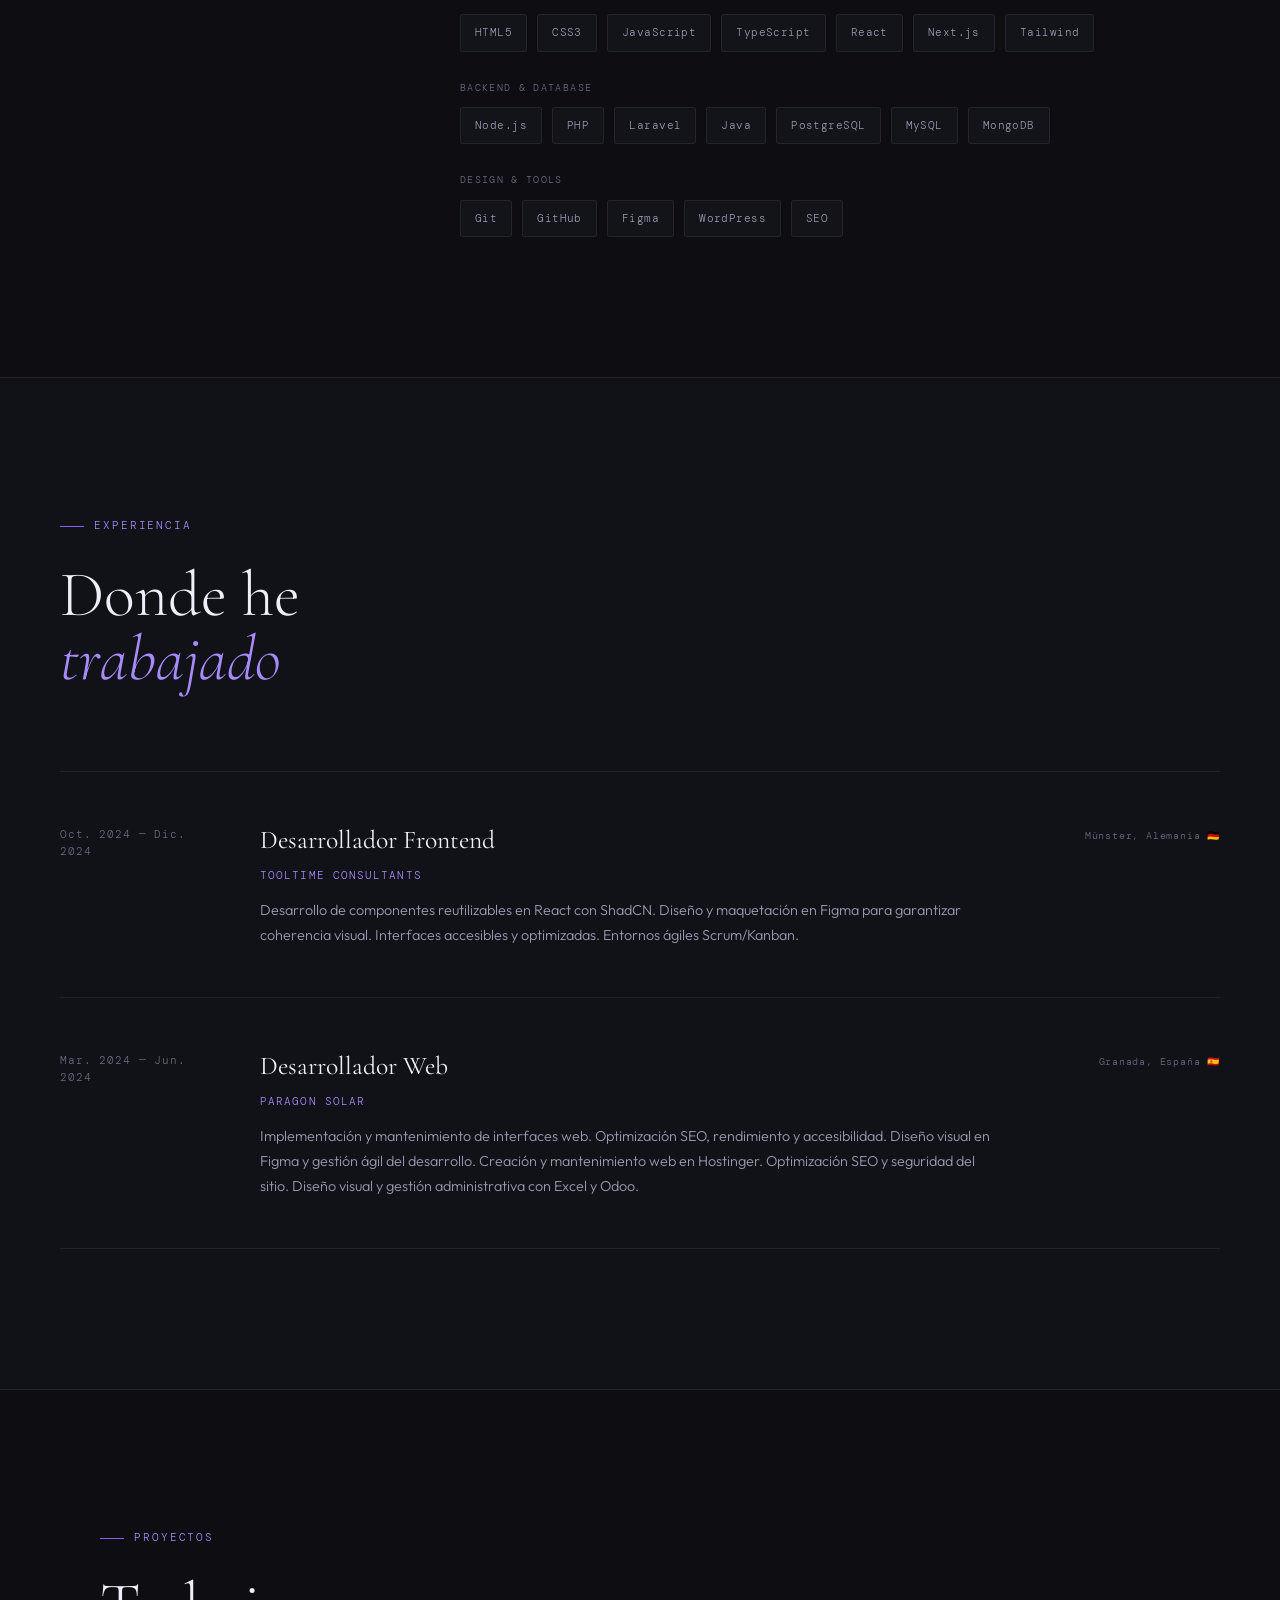
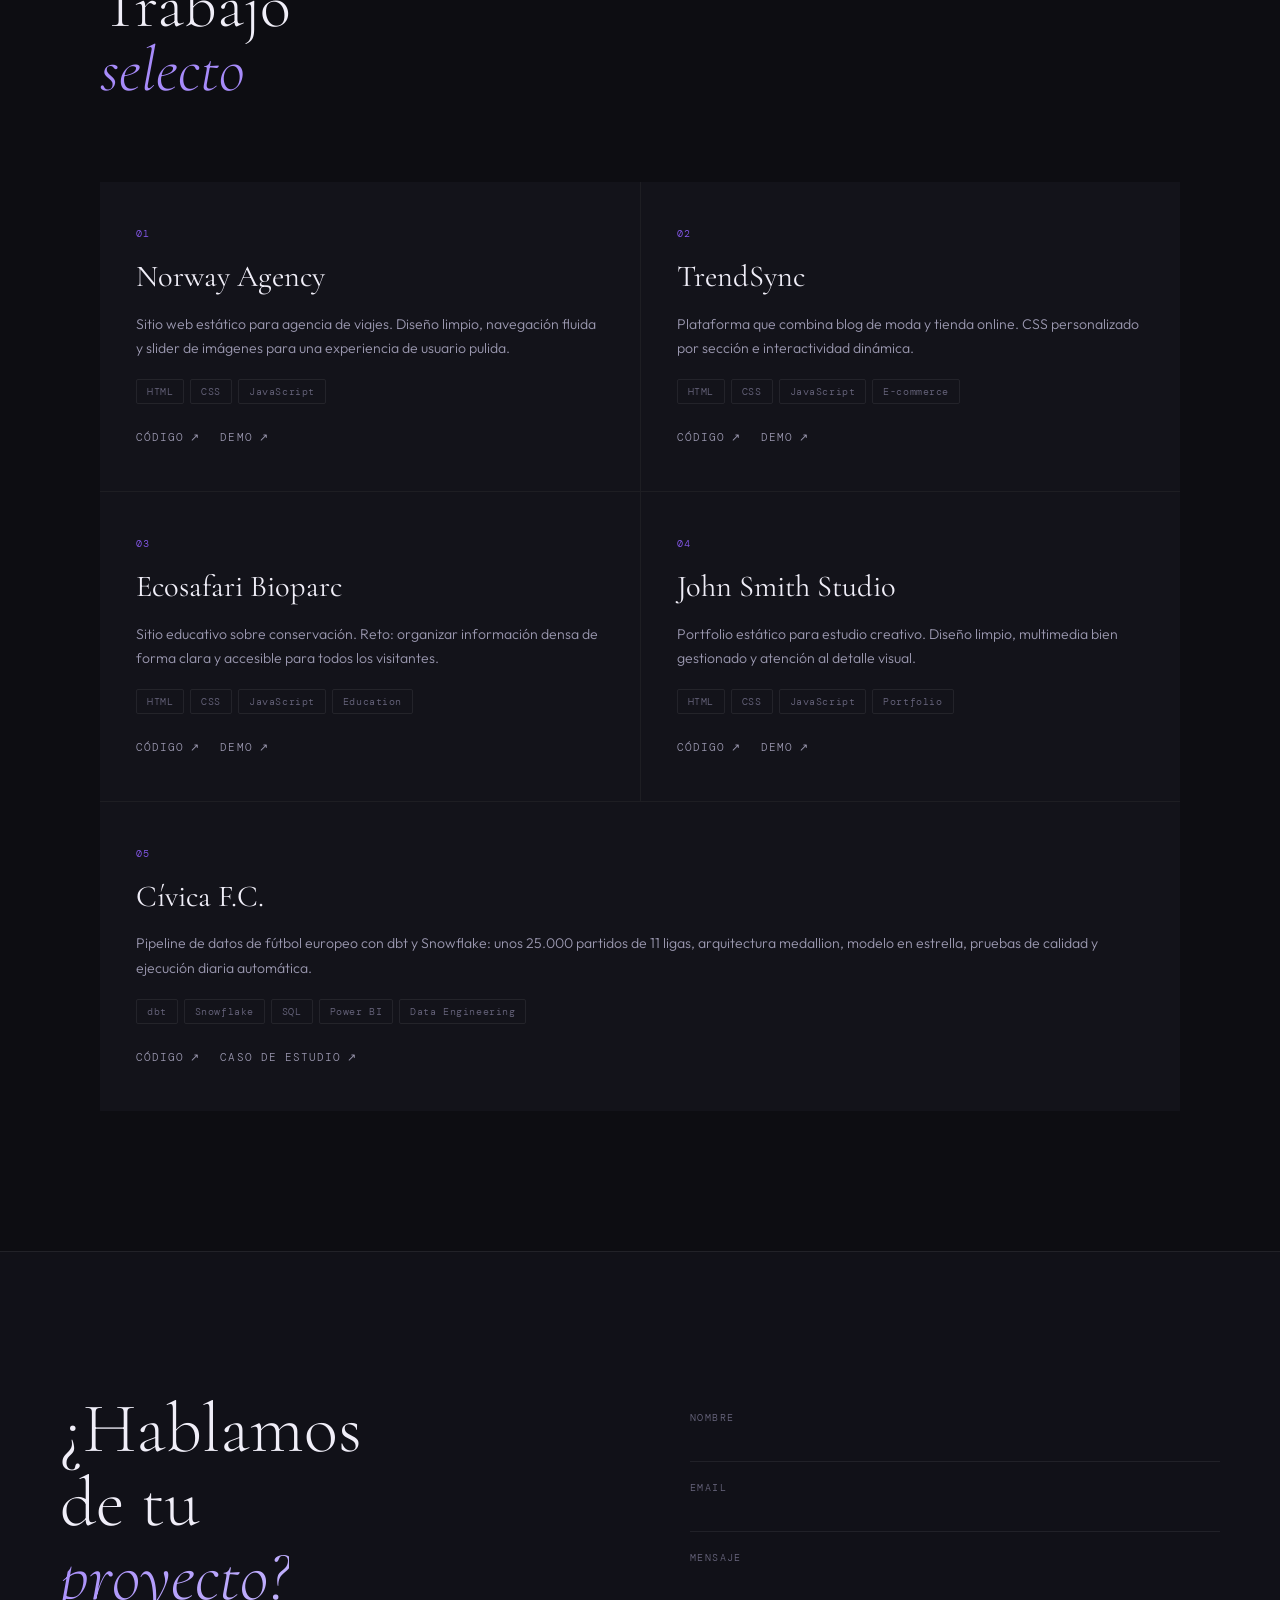
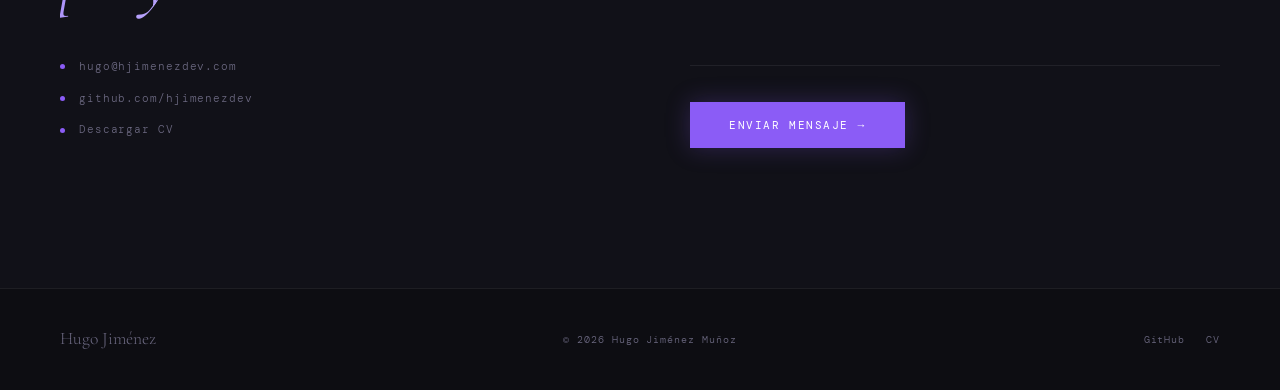
==== commit 406ef23a: "Add case study page, update index.html, and include new images" ====
--- a/public/index.html
+++ b/public/index.html
@@ -14,7 +14,7 @@
     />
 
     <!-- Favicon -->
-    <link rel="icon" type="image/png" href="/public/favicon.ico" />
+    <link rel="icon" type="image/png" href="favicon.ico" />
 
     <!-- Styles -->
     <link rel="stylesheet" href="styles.css" />
@@ -81,7 +81,7 @@
           <div class="hero-glow-ring"></div>
           <div class="hero-image">
             <img
-              src="/public/profile_photo.jpg"
+              src="img/profile_photo.jpg"
               alt="Hugo Jiménez"
               onerror="
                 this.parentElement.style.background =
@@ -203,7 +203,7 @@
             <div class="stat-label" data-en>Years exp.</div>
           </div>
           <div class="stat-item">
-            <div class="stat-number">4</div>
+            <div class="stat-number">5</div>
             <div class="stat-label" data-es>Proyectos</div>
             <div class="stat-label" data-en>Projects</div>
           </div>
@@ -472,6 +472,50 @@
                 target="_blank"
                 class="project-link"
                 >Demo</a
+              >
+            </div>
+          </div>
+
+          <div class="project-card project-card-wide reveal">
+            <div class="project-number">05</div>
+            <div class="project-name">Cívica F.C.</div>
+            <p class="project-desc" data-es>
+              Pipeline de datos de fútbol europeo con dbt y Snowflake: unos
+              25.000 partidos de 11 ligas, arquitectura medallion, modelo en
+              estrella, pruebas de calidad y ejecución diaria automática.
+            </p>
+            <p class="project-desc" data-en>
+              European soccer data pipeline with dbt and Snowflake: around
+              25,000 matches from 11 leagues, medallion architecture, star
+              schema, data quality tests and automated daily runs.
+            </p>
+            <div class="project-tags">
+              <span class="project-tag">dbt</span>
+              <span class="project-tag">Snowflake</span>
+              <span class="project-tag">SQL</span>
+              <span class="project-tag">Power BI</span>
+              <span class="project-tag">Data Engineering</span>
+            </div>
+            <div class="project-links">
+              <a
+                href="https://github.com/hjimenezdev/project"
+                target="_blank"
+                class="project-link"
+                data-es
+                >Código</a
+              >
+              <a
+                href="https://github.com/hjimenezde/project"
+                target="_blank"
+                class="project-link"
+                data-en
+                >Code</a
+              >
+              <a href="football-project.html" class="project-link" data-es
+                >Caso de estudio</a
+              >
+              <a href="football-project.html" class="project-link" data-en
+                >Case study</a
               >
             </div>
           </div>
--- a/public/styles.css
+++ b/public/styles.css
@@ -819,6 +819,10 @@
   transform: scaleX(1);
 }
 
+.project-card-wide {
+  grid-column: 1 / -1;
+}
+
 .project-number {
   font-family: var(--font-mono);
   font-size: 0.62rem;
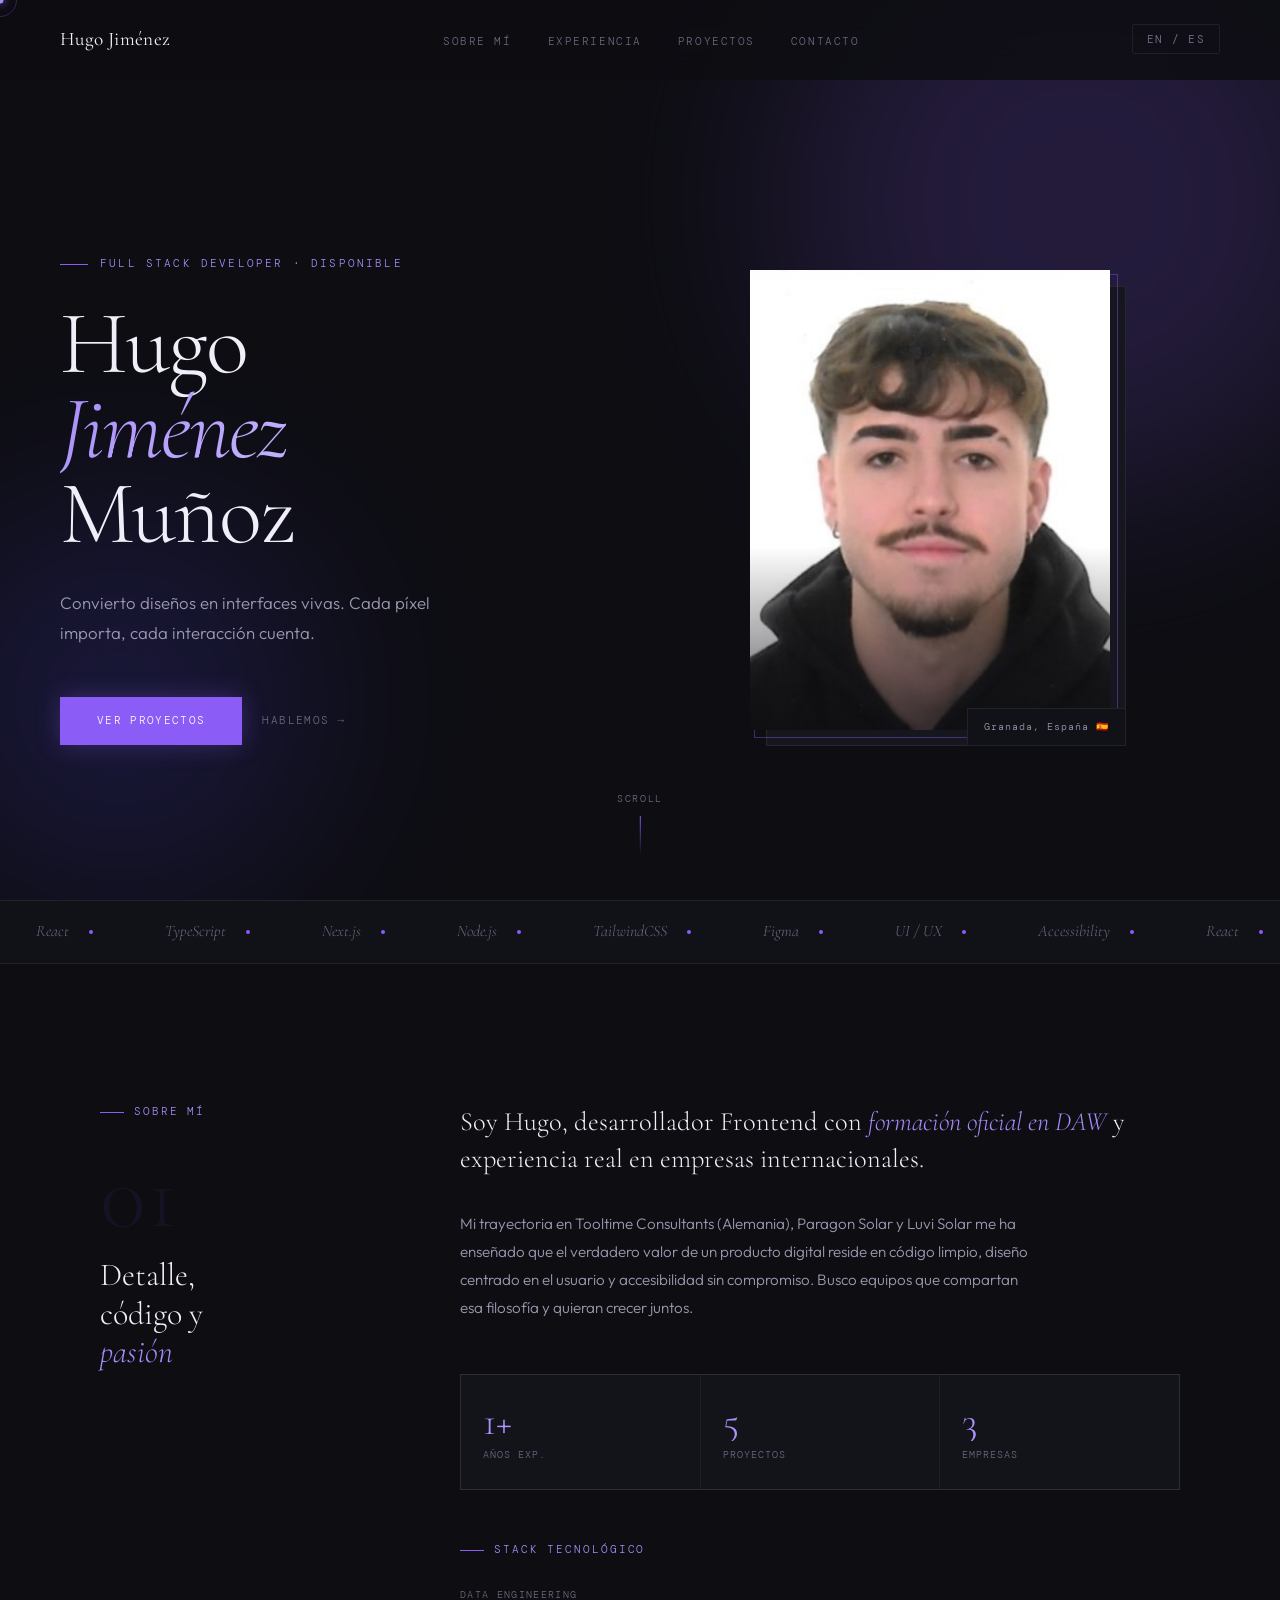
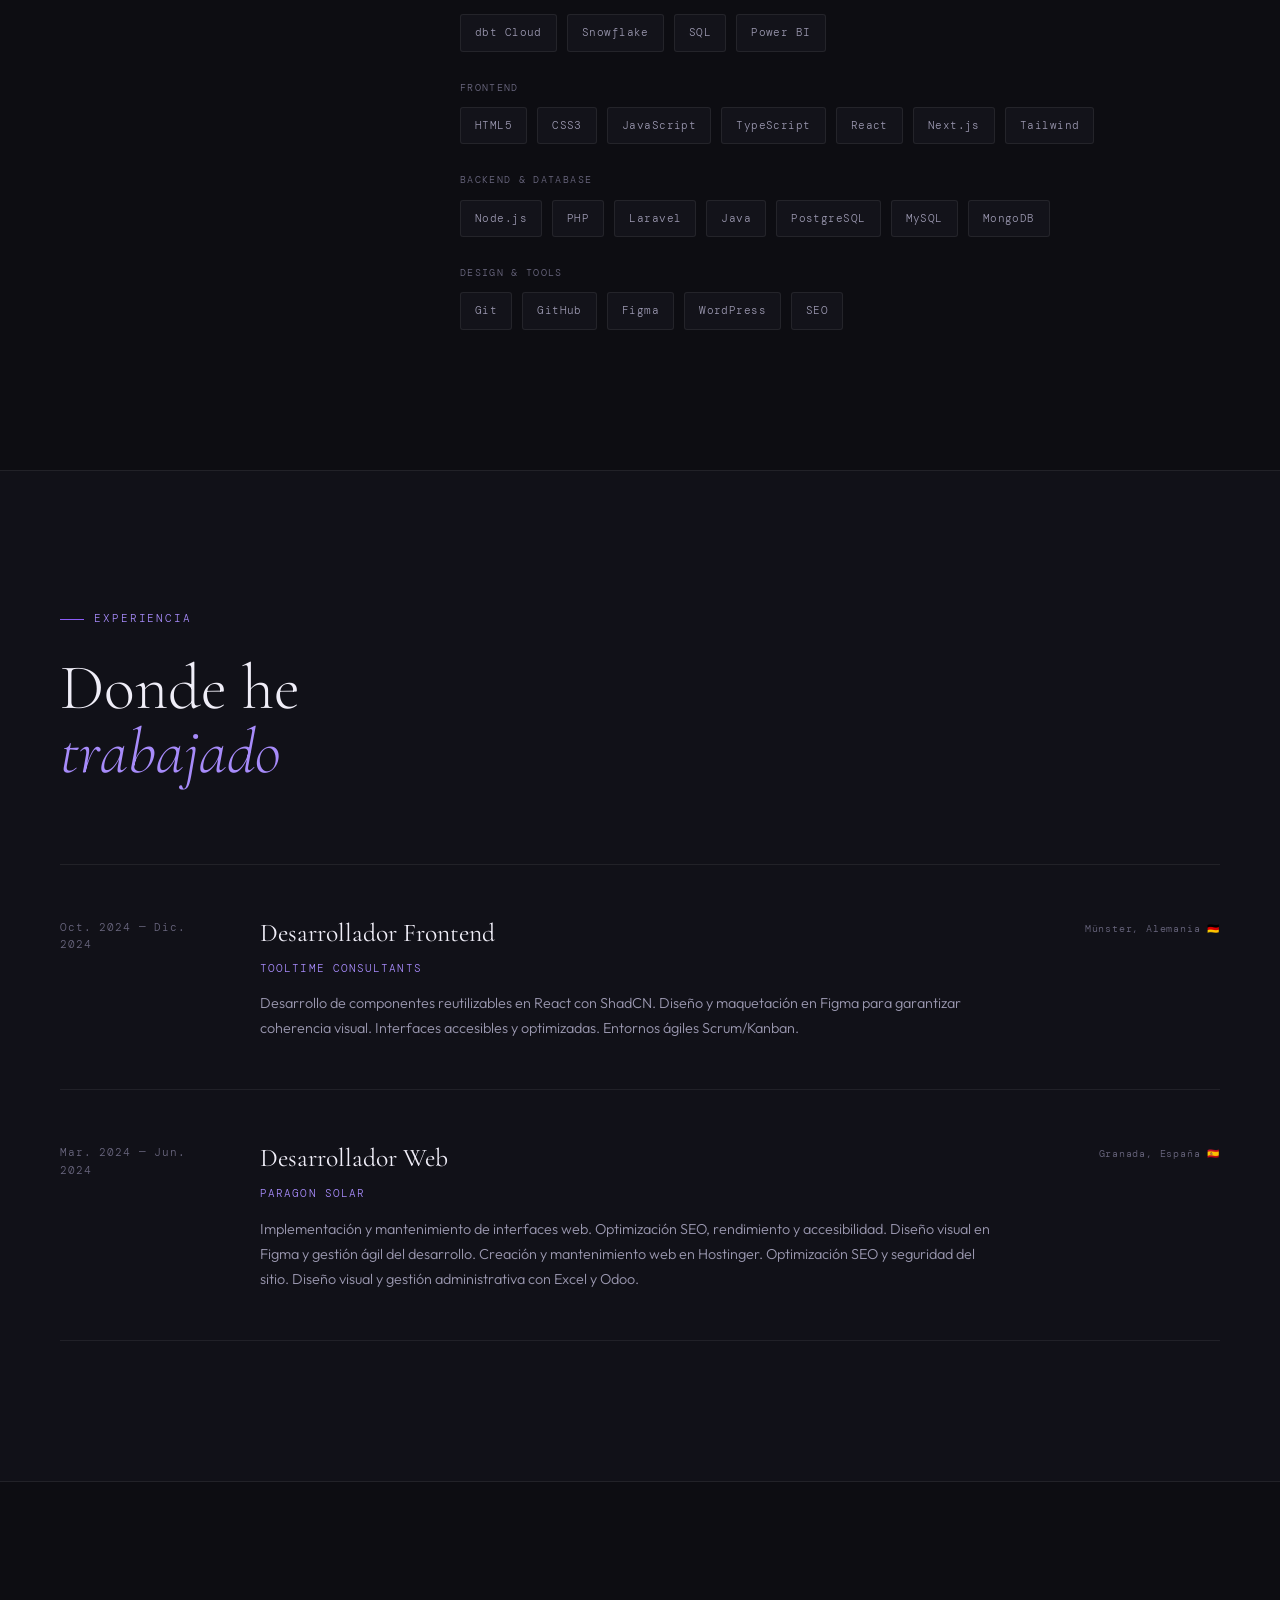
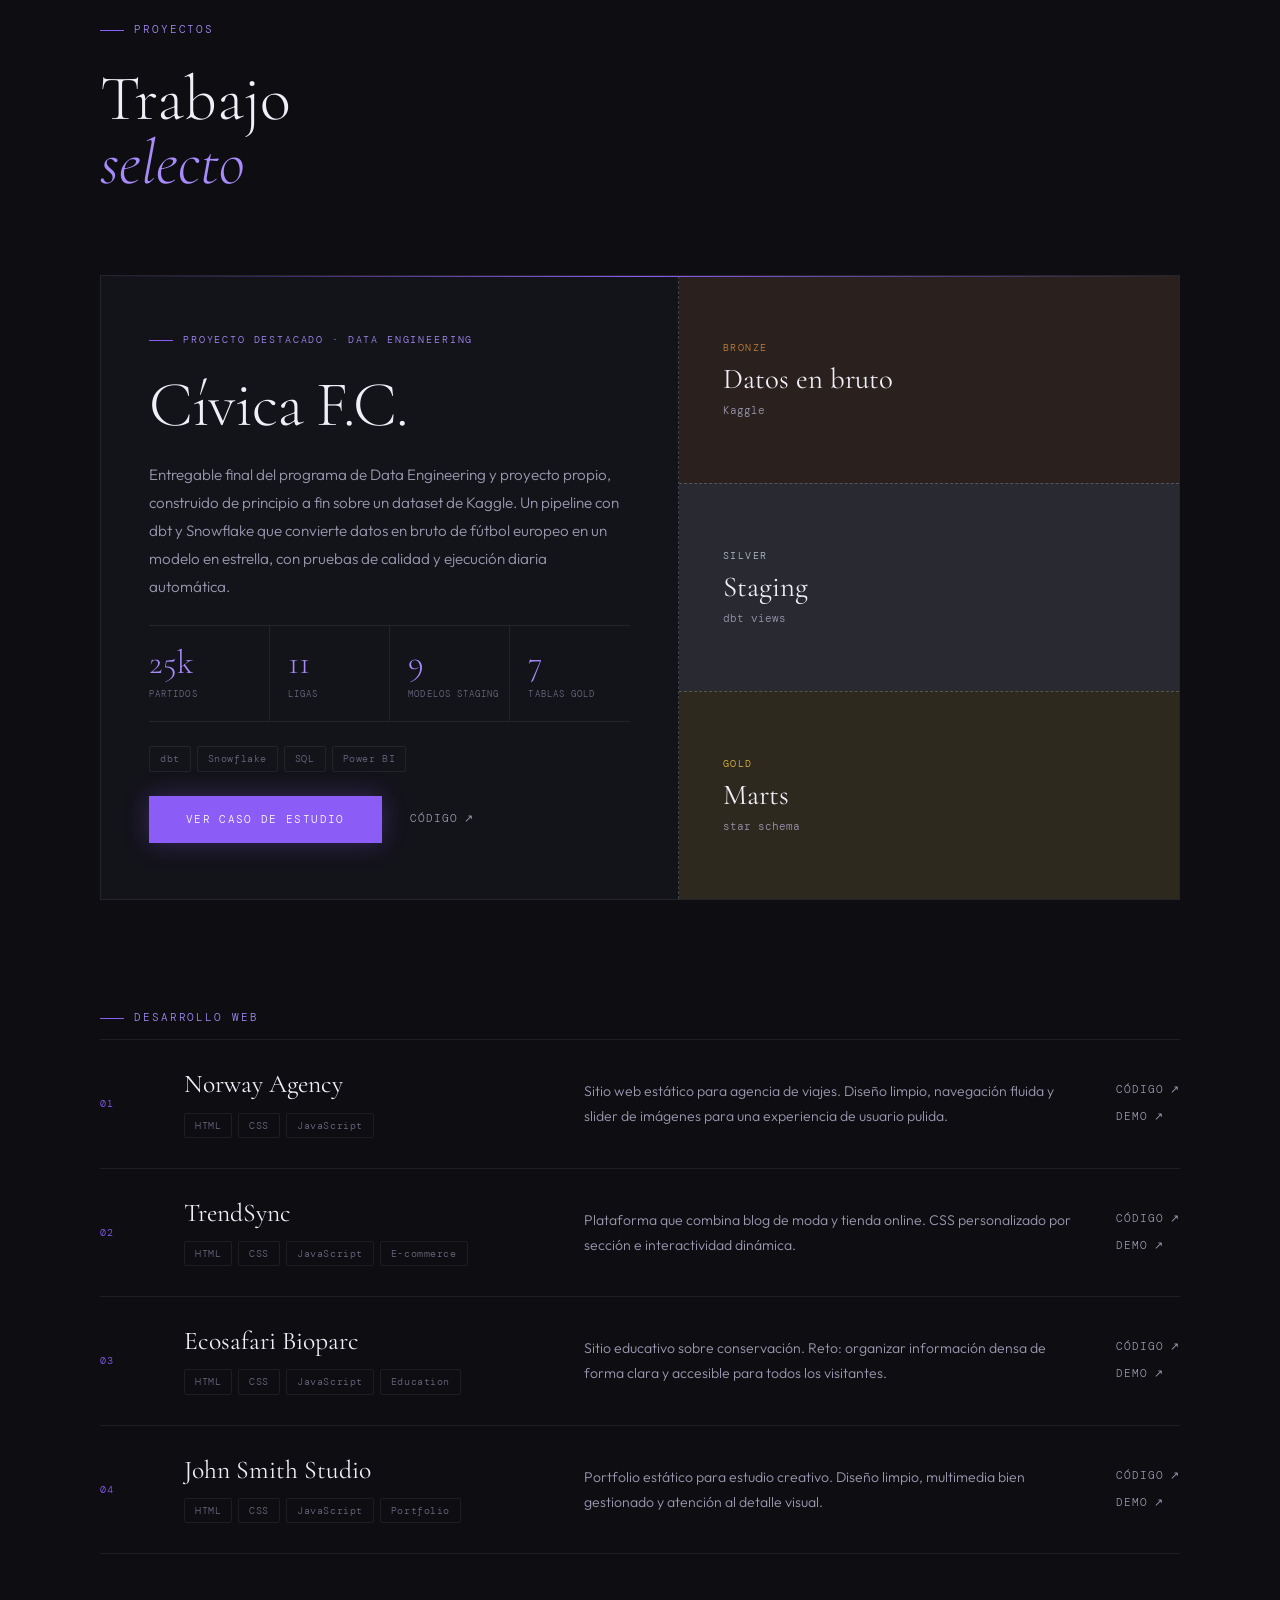
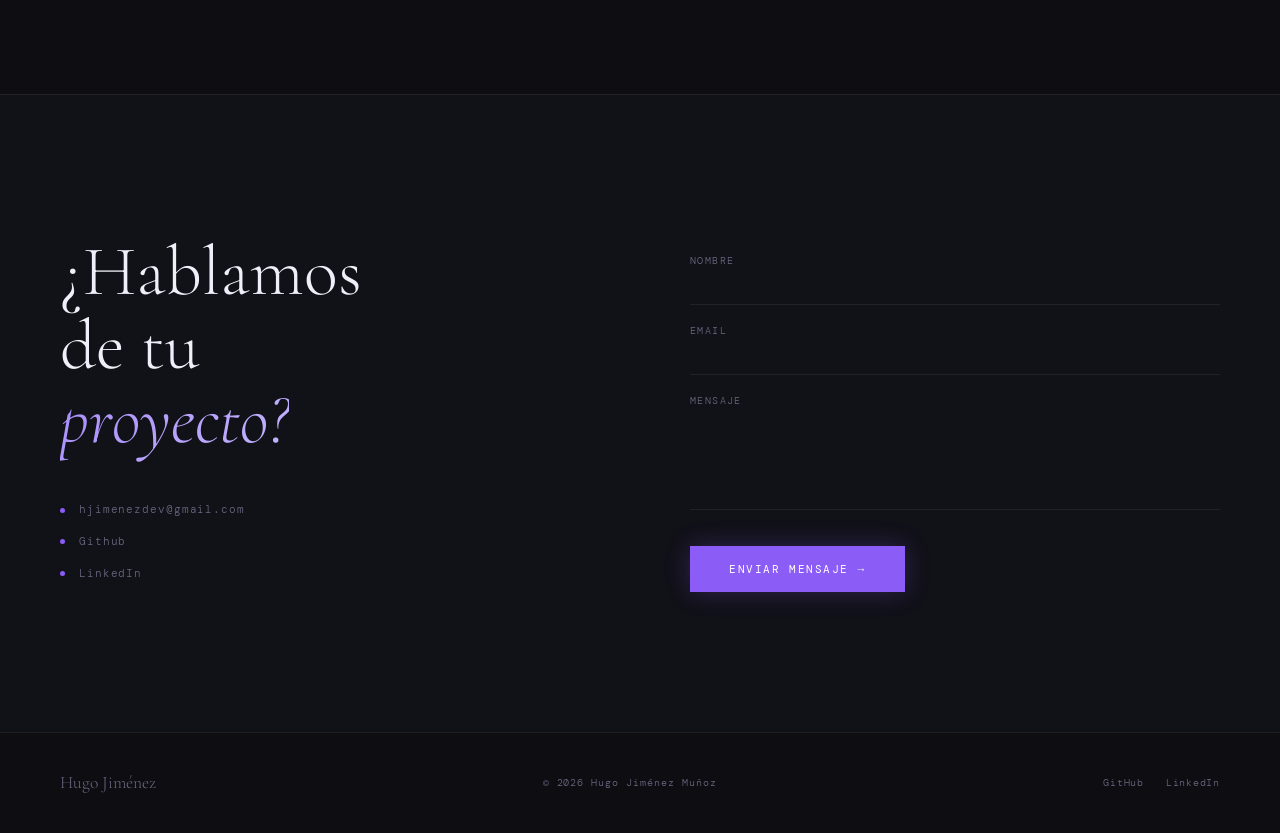
==== commit 0d5812ab: "Update project descriptions and enhance skills section in index.html; add new data engineering skill" ====
--- a/public/index.html
+++ b/public/index.html
@@ -220,6 +220,10 @@
           <div class="skills-section-title" data-en>Tech stack</div>
           <div class="skills-categories">
             <div>
+              <div class="skill-category-label">Data Engineering</div>
+              <div class="skill-icons-row" id="skills-data"></div>
+            </div>
+            <div>
               <div class="skill-category-label">Frontend</div>
               <div class="skill-icons-row" id="skills-frontend"></div>
             </div>
@@ -311,211 +315,283 @@
           </div>
         </div>
 
-        <div class="project-grid">
-          <div class="project-card reveal">
-            <div class="project-number">01</div>
-            <div class="project-name">Norway Agency</div>
-            <p class="project-desc" data-es>
-              Sitio web estático para agencia de viajes. Diseño limpio,
-              navegación fluida y slider de imágenes para una experiencia de
-              usuario pulida.
-            </p>
-            <p class="project-desc" data-en>
-              Static website for a travel agency. Clean design, smooth
-              navigation and image slider for a polished UX.
-            </p>
-            <div class="project-tags">
-              <span class="project-tag">HTML</span>
-              <span class="project-tag">CSS</span>
-              <span class="project-tag">JavaScript</span>
-            </div>
-            <div class="project-links">
-              <a
-                href="https://github.com/hjimenezdev/Norway-Agency"
-                target="_blank"
-                class="project-link"
-                data-es
-                >Código</a
-              >
-              <a
-                href="https://github.com/hjimenezdev/Norway-Agency"
-                target="_blank"
-                class="project-link"
-                data-en
-                >Code</a
-              >
-              <a
-                href="https://norway-agency.vercel.app/"
-                target="_blank"
-                class="project-link"
-                >Demo</a
-              >
-            </div>
-          </div>
-
-          <div class="project-card reveal reveal-delay-1">
-            <div class="project-number">02</div>
-            <div class="project-name">TrendSync</div>
-            <p class="project-desc" data-es>
-              Plataforma que combina blog de moda y tienda online. CSS
-              personalizado por sección e interactividad dinámica.
-            </p>
-            <p class="project-desc" data-en>
-              Platform combining a fashion blog and online store. Custom CSS per
-              section and dynamic interactivity.
-            </p>
-            <div class="project-tags">
-              <span class="project-tag">HTML</span>
-              <span class="project-tag">CSS</span>
-              <span class="project-tag">JavaScript</span>
-              <span class="project-tag">E-commerce</span>
-            </div>
-            <div class="project-links">
-              <a
-                href="https://github.com/hjimenezdev/Trend-Sync"
-                target="_blank"
-                class="project-link"
-                data-es
-                >Código</a
-              >
-              <a
-                href="https://github.com/hjimenezdev/Trend-Sync"
-                target="_blank"
-                class="project-link"
-                data-en
-                >Code</a
-              >
-              <a
-                href="https://trend-sync.vercel.app/"
-                target="_blank"
-                class="project-link"
-                >Demo</a
-              >
-            </div>
-          </div>
-
-          <div class="project-card reveal reveal-delay-2">
-            <div class="project-number">03</div>
-            <div class="project-name">Ecosafari Bioparc</div>
-            <p class="project-desc" data-es>
-              Sitio educativo sobre conservación. Reto: organizar información
-              densa de forma clara y accesible para todos los visitantes.
-            </p>
-            <p class="project-desc" data-en>
-              Educational conservation site. Challenge: organizing dense
-              information clearly and accessibly for all visitors.
-            </p>
-            <div class="project-tags">
-              <span class="project-tag">HTML</span>
-              <span class="project-tag">CSS</span>
-              <span class="project-tag">JavaScript</span>
-              <span class="project-tag">Education</span>
-            </div>
-            <div class="project-links">
-              <a
-                href="https://github.com/hjimenezdev/Ecosafari-Bioparc"
-                target="_blank"
-                class="project-link"
-                data-es
-                >Código</a
-              >
-              <a
-                href="https://github.com/hjimenezdev/Ecosafari-Bioparc"
-                target="_blank"
-                class="project-link"
-                data-en
-                >Code</a
-              >
-              <a
-                href="https://ecosafari-bioparc.vercel.app/"
-                target="_blank"
-                class="project-link"
-                >Demo</a
-              >
-            </div>
-          </div>
-
-          <div class="project-card reveal reveal-delay-3">
-            <div class="project-number">04</div>
-            <div class="project-name">John Smith Studio</div>
-            <p class="project-desc" data-es>
-              Portfolio estático para estudio creativo. Diseño limpio,
-              multimedia bien gestionado y atención al detalle visual.
-            </p>
-            <p class="project-desc" data-en>
-              Static portfolio for a creative studio. Clean design, well-managed
-              multimedia and strong visual attention to detail.
-            </p>
-            <div class="project-tags">
-              <span class="project-tag">HTML</span>
-              <span class="project-tag">CSS</span>
-              <span class="project-tag">JavaScript</span>
-              <span class="project-tag">Portfolio</span>
-            </div>
-            <div class="project-links">
-              <a
-                href="https://github.com/hjimenezdev/John-Smith-Studio"
-                target="_blank"
-                class="project-link"
-                data-es
-                >Código</a
-              >
-              <a
-                href="https://github.com/hjimenezdev/John-Smith-Studio"
-                target="_blank"
-                class="project-link"
-                data-en
-                >Code</a
-              >
-              <a
-                href="https://john-smith-studio.vercel.app/"
-                target="_blank"
-                class="project-link"
-                >Demo</a
-              >
-            </div>
-          </div>
-
-          <div class="project-card project-card-wide reveal">
-            <div class="project-number">05</div>
-            <div class="project-name">Cívica F.C.</div>
-            <p class="project-desc" data-es>
-              Pipeline de datos de fútbol europeo con dbt y Snowflake: unos
-              25.000 partidos de 11 ligas, arquitectura medallion, modelo en
-              estrella, pruebas de calidad y ejecución diaria automática.
-            </p>
-            <p class="project-desc" data-en>
-              European soccer data pipeline with dbt and Snowflake: around
-              25,000 matches from 11 leagues, medallion architecture, star
-              schema, data quality tests and automated daily runs.
-            </p>
+        <article class="featured reveal">
+          <div class="featured-main">
+            <div class="featured-kicker" data-es>
+              Proyecto destacado · Data Engineering
+            </div>
+            <div class="featured-kicker" data-en>
+              Featured project · Data Engineering
+            </div>
+            <h3 class="featured-name">Cívica F.C.</h3>
+            <p class="featured-desc" data-es>
+              Entregable final del programa de Data Engineering y proyecto
+              propio, construido de principio a fin sobre un dataset de Kaggle.
+              Un pipeline con dbt y Snowflake que convierte datos en bruto de
+              fútbol europeo en un modelo en estrella, con pruebas de calidad y
+              ejecución diaria automática.
+            </p>
+            <p class="featured-desc" data-en>
+              Final deliverable of the Data Engineering program and a personal
+              project, built end to end on a Kaggle dataset. A dbt and
+              Snowflake pipeline that turns raw European soccer data into a
+              star schema, with data quality tests and automated daily runs.
+            </p>
+
+            <div class="featured-stats">
+              <div class="featured-stat">
+                <strong>25k</strong>
+                <span data-es>Partidos</span>
+                <span data-en>Matches</span>
+              </div>
+              <div class="featured-stat">
+                <strong>11</strong>
+                <span data-es>Ligas</span>
+                <span data-en>Leagues</span>
+              </div>
+              <div class="featured-stat">
+                <strong>9</strong>
+                <span data-es>Modelos staging</span>
+                <span data-en>Staging models</span>
+              </div>
+              <div class="featured-stat">
+                <strong>7</strong>
+                <span data-es>Tablas Gold</span>
+                <span data-en>Gold tables</span>
+              </div>
+            </div>
+
             <div class="project-tags">
               <span class="project-tag">dbt</span>
               <span class="project-tag">Snowflake</span>
               <span class="project-tag">SQL</span>
               <span class="project-tag">Power BI</span>
-              <span class="project-tag">Data Engineering</span>
-            </div>
-            <div class="project-links">
-              <a
-                href="https://github.com/hjimenezdev/project"
+            </div>
+
+            <div class="featured-cta">
+              <a href="football-project.html" class="btn-primary" data-es
+                >Ver caso de estudio</a
+              >
+              <a href="football-project.html" class="btn-primary" data-en
+                >View case study</a
+              >
+              <a
+                href="https://github.com/hjimenezdev/proyect"
                 target="_blank"
                 class="project-link"
                 data-es
                 >Código</a
               >
               <a
-                href="https://github.com/hjimenezde/project"
+                href="https://github.com/hjimenezdev/proyect"
                 target="_blank"
                 class="project-link"
                 data-en
                 >Code</a
               >
-              <a href="football-project.html" class="project-link" data-es
-                >Caso de estudio</a
-              >
-              <a href="football-project.html" class="project-link" data-en
-                >Case study</a
+            </div>
+          </div>
+
+          <div class="featured-visual" aria-hidden="true">
+            <div class="fz fz-bronze">
+              <span class="fz-layer">Bronze</span>
+              <span class="fz-name" data-es>Datos en bruto</span>
+              <span class="fz-name" data-en>Raw data</span>
+              <span class="fz-detail">Kaggle</span>
+            </div>
+            <div class="fz fz-silver">
+              <span class="fz-layer">Silver</span>
+              <span class="fz-name">Staging</span>
+              <span class="fz-detail">dbt views</span>
+            </div>
+            <div class="fz fz-gold">
+              <span class="fz-layer">Gold</span>
+              <span class="fz-name">Marts</span>
+              <span class="fz-detail">star schema</span>
+            </div>
+          </div>
+        </article>
+
+        <div class="section-label projects-subhead" data-es>Desarrollo web</div>
+        <div class="section-label projects-subhead" data-en>Web development</div>
+
+        <div class="project-list">
+          <div class="project-row reveal">
+            <div class="project-number">01</div>
+            <div class="project-row-main">
+              <div class="project-name">Norway Agency</div>
+              <div class="project-tags">
+              <span class="project-tag">HTML</span>
+              <span class="project-tag">CSS</span>
+              <span class="project-tag">JavaScript</span>
+            </div>
+            </div>
+            <div class="project-row-desc">
+              <p class="project-desc" data-es>
+              Sitio web estático para agencia de viajes. Diseño limpio,
+              navegación fluida y slider de imágenes para una experiencia de
+              usuario pulida.
+            </p>
+              <p class="project-desc" data-en>
+              Static website for a travel agency. Clean design, smooth
+              navigation and image slider for a polished UX.
+            </p>
+            </div>
+            <div class="project-links">
+              <a
+                href="https://github.com/hjimenezdev/Norway-Agency"
+                target="_blank"
+                class="project-link"
+                data-es
+                >Código</a
+              >
+              <a
+                href="https://github.com/hjimenezdev/Norway-Agency"
+                target="_blank"
+                class="project-link"
+                data-en
+                >Code</a
+              >
+              <a
+                href="https://norway-agency.vercel.app/"
+                target="_blank"
+                class="project-link"
+                >Demo</a
+              >
+            </div>
+          </div>
+
+          <div class="project-row reveal">
+            <div class="project-number">02</div>
+            <div class="project-row-main">
+              <div class="project-name">TrendSync</div>
+              <div class="project-tags">
+              <span class="project-tag">HTML</span>
+              <span class="project-tag">CSS</span>
+              <span class="project-tag">JavaScript</span>
+              <span class="project-tag">E-commerce</span>
+            </div>
+            </div>
+            <div class="project-row-desc">
+              <p class="project-desc" data-es>
+              Plataforma que combina blog de moda y tienda online. CSS
+              personalizado por sección e interactividad dinámica.
+            </p>
+              <p class="project-desc" data-en>
+              Platform combining a fashion blog and online store. Custom CSS per
+              section and dynamic interactivity.
+            </p>
+            </div>
+            <div class="project-links">
+              <a
+                href="https://github.com/hjimenezdev/Trend-Sync"
+                target="_blank"
+                class="project-link"
+                data-es
+                >Código</a
+              >
+              <a
+                href="https://github.com/hjimenezdev/Trend-Sync"
+                target="_blank"
+                class="project-link"
+                data-en
+                >Code</a
+              >
+              <a
+                href="https://trend-sync.vercel.app/"
+                target="_blank"
+                class="project-link"
+                >Demo</a
+              >
+            </div>
+          </div>
+
+          <div class="project-row reveal">
+            <div class="project-number">03</div>
+            <div class="project-row-main">
+              <div class="project-name">Ecosafari Bioparc</div>
+              <div class="project-tags">
+              <span class="project-tag">HTML</span>
+              <span class="project-tag">CSS</span>
+              <span class="project-tag">JavaScript</span>
+              <span class="project-tag">Education</span>
+            </div>
+            </div>
+            <div class="project-row-desc">
+              <p class="project-desc" data-es>
+              Sitio educativo sobre conservación. Reto: organizar información
+              densa de forma clara y accesible para todos los visitantes.
+            </p>
+              <p class="project-desc" data-en>
+              Educational conservation site. Challenge: organizing dense
+              information clearly and accessibly for all visitors.
+            </p>
+            </div>
+            <div class="project-links">
+              <a
+                href="https://github.com/hjimenezdev/Ecosafari-Bioparc"
+                target="_blank"
+                class="project-link"
+                data-es
+                >Código</a
+              >
+              <a
+                href="https://github.com/hjimenezdev/Ecosafari-Bioparc"
+                target="_blank"
+                class="project-link"
+                data-en
+                >Code</a
+              >
+              <a
+                href="https://ecosafari-bioparc.vercel.app/"
+                target="_blank"
+                class="project-link"
+                >Demo</a
+              >
+            </div>
+          </div>
+
+          <div class="project-row reveal">
+            <div class="project-number">04</div>
+            <div class="project-row-main">
+              <div class="project-name">John Smith Studio</div>
+              <div class="project-tags">
+              <span class="project-tag">HTML</span>
+              <span class="project-tag">CSS</span>
+              <span class="project-tag">JavaScript</span>
+              <span class="project-tag">Portfolio</span>
+            </div>
+            </div>
+            <div class="project-row-desc">
+              <p class="project-desc" data-es>
+              Portfolio estático para estudio creativo. Diseño limpio,
+              multimedia bien gestionado y atención al detalle visual.
+            </p>
+              <p class="project-desc" data-en>
+              Static portfolio for a creative studio. Clean design, well-managed
+              multimedia and strong visual attention to detail.
+            </p>
+            </div>
+            <div class="project-links">
+              <a
+                href="https://github.com/hjimenezdev/John-Smith-Studio"
+                target="_blank"
+                class="project-link"
+                data-es
+                >Código</a
+              >
+              <a
+                href="https://github.com/hjimenezdev/John-Smith-Studio"
+                target="_blank"
+                class="project-link"
+                data-en
+                >Code</a
+              >
+              <a
+                href="https://john-smith-studio.vercel.app/"
+                target="_blank"
+                class="project-link"
+                >Demo</a
               >
             </div>
           </div>
@@ -534,24 +610,22 @@
             Let's talk<br />about your<br /><em>project.</em>
           </h2>
           <div class="contact-meta">
-            <a href="mailto:hugo@hjimenezdev.com" class="contact-meta-item">
-              <span class="contact-meta-dot"></span>hugo@hjimenezdev.com
+            <a href="mailto:hjimenezdev@gmail.com" class="contact-meta-item">
+              <span class="contact-meta-dot"></span>hjimenezdev@gmail.com
             </a>
             <a
               href="https://github.com/hjimenezdev"
               target="_blank"
               class="contact-meta-item"
             >
-              <span class="contact-meta-dot"></span>github.com/hjimenezdev
+              <span class="contact-meta-dot"></span>Github
             </a>
             <a
-              href="https://hjimenezdev.vercel.app/CV%20-%20Hugo%20Jim%C3%A9nez%20Mu%C3%B1oz.pdf"
+              href="https://linkedin.com/in/hugo-jimenez-munoz"
               target="_blank"
               class="contact-meta-item"
             >
-              <span class="contact-meta-dot"></span>
-              <span data-es>Descargar CV</span>
-              <span data-en>Download CV</span>
+              <span class="contact-meta-dot"></span>LinkedIn
             </a>
           </div>
         </div>
@@ -614,10 +688,10 @@
           >GitHub</a
         >
         <a
-          href="https://hjimenezdev.vercel.app/CV%20-%20Hugo%20Jim%C3%A9nez%20Mu%C3%B1oz.pdf"
+          href="https://linkedin.com/in/hugo-jimenez-munoz"
           target="_blank"
           class="footer-link"
-          >CV</a
+          >LinkedIn</a
         >
       </div>
     </footer>
--- a/public/styles.css
+++ b/public/styles.css
@@ -784,24 +784,17 @@
   color: var(--purple-light);
 }
 
-.project-grid {
+/* Proyecto destacado (datos) */
+.featured {
   display: grid;
-  grid-template-columns: 1fr 1fr;
-  gap: 1px;
-  background: var(--border);
-}
-
-.project-card {
+  grid-template-columns: 1.15fr 1fr;
   background: var(--card);
-  padding: 44px 36px;
-  display: flex;
-  flex-direction: column;
-  gap: 18px;
+  border: 1px solid var(--border);
   position: relative;
   overflow: hidden;
-  transition: background 0.3s;
-}
-.project-card::before {
+  margin-bottom: 110px;
+}
+.featured::before {
   content: "";
   position: absolute;
   top: 0;
@@ -809,18 +802,186 @@
   right: 0;
   height: 1px;
   background: linear-gradient(90deg, transparent, var(--purple), transparent);
-  transform: scaleX(0);
-  transition: transform 0.5s ease;
-}
-.project-card:hover {
-  background: var(--bg3);
-}
-.project-card:hover::before {
-  transform: scaleX(1);
-}
-
-.project-card-wide {
-  grid-column: 1 / -1;
+}
+.featured-main {
+  padding: 56px 48px;
+  display: flex;
+  flex-direction: column;
+  gap: 24px;
+}
+.featured-kicker {
+  display: flex;
+  align-items: center;
+  gap: 10px;
+  font-family: var(--font-mono);
+  font-size: 0.64rem;
+  letter-spacing: 0.18em;
+  text-transform: uppercase;
+  color: var(--purple-light);
+}
+.featured-kicker::before {
+  content: "";
+  width: 24px;
+  height: 1px;
+  background: var(--purple);
+}
+.featured-name {
+  font-family: var(--font-display);
+  font-size: clamp(2.8rem, 5vw, 4.4rem);
+  font-weight: 300;
+  line-height: 1;
+  letter-spacing: -0.02em;
+}
+.featured-desc {
+  font-size: 0.95rem;
+  color: var(--muted2);
+  line-height: 1.85;
+  max-width: 520px;
+}
+.featured-stats {
+  display: grid;
+  grid-template-columns: repeat(4, 1fr);
+  border-top: 1px solid var(--border);
+  border-bottom: 1px solid var(--border);
+}
+.featured-stat {
+  display: flex;
+  flex-direction: column;
+  padding: 20px 0;
+}
+.featured-stat + .featured-stat {
+  padding-left: 18px;
+  border-left: 1px solid var(--border);
+}
+.featured-stat strong {
+  font-family: var(--font-display);
+  font-size: 2.1rem;
+  font-weight: 300;
+  line-height: 1;
+  color: var(--purple-light);
+  margin-bottom: 8px;
+}
+.featured-stat span {
+  font-family: var(--font-mono);
+  font-size: 0.56rem;
+  letter-spacing: 0.12em;
+  text-transform: uppercase;
+  color: var(--muted);
+  line-height: 1.5;
+}
+.featured-cta {
+  display: flex;
+  flex-wrap: wrap;
+  align-items: center;
+  gap: 28px;
+}
+
+/* Capas Bronze → Silver → Gold, de arriba abajo */
+.featured-visual {
+  display: flex;
+  flex-direction: column;
+  background: var(--bg2);
+  border-left: 1px dashed rgba(255, 255, 255, 0.2);
+}
+.fz {
+  --tint: transparent;
+  flex: 1;
+  display: flex;
+  flex-direction: column;
+  justify-content: center;
+  gap: 8px;
+  padding: 32px 44px;
+}
+.fz + .fz {
+  border-top: 1px dashed rgba(255, 255, 255, 0.2);
+}
+.fz-bronze {
+  --tint: #c0803f;
+}
+.fz-silver {
+  --tint: #b4bec8;
+}
+.fz-gold {
+  --tint: #ddb73f;
+}
+.fz-layer {
+  font-family: var(--font-mono);
+  font-size: 0.6rem;
+  letter-spacing: 0.16em;
+  text-transform: uppercase;
+  color: var(--tint);
+}
+.fz-name {
+  font-family: var(--font-display);
+  font-size: 1.8rem;
+  font-weight: 400;
+  line-height: 1.1;
+}
+.fz-detail {
+  font-family: var(--font-mono);
+  font-size: 0.66rem;
+  color: var(--muted2);
+}
+.featured.visible .fz {
+  animation: fzLight 1.3s ease-out forwards;
+}
+.featured.visible .fz-bronze {
+  animation-delay: 0.3s;
+}
+.featured.visible .fz-silver {
+  animation-delay: 1s;
+}
+.featured.visible .fz-gold {
+  animation-delay: 1.7s;
+}
+@keyframes fzLight {
+  from {
+    background-color: transparent;
+  }
+  to {
+    background-color: color-mix(in srgb, var(--tint) 14%, transparent);
+  }
+}
+
+/* Proyectos web: lista compacta */
+.projects-subhead {
+  margin-bottom: 12px;
+}
+.project-list {
+  border-bottom: 1px solid var(--border);
+}
+.project-row {
+  display: grid;
+  grid-template-columns: 48px minmax(0, 1.1fr) minmax(0, 1.5fr) auto;
+  gap: 8px 36px;
+  align-items: center;
+  padding: 30px 0;
+  border-top: 1px solid var(--border);
+  transition:
+    background 0.3s,
+    padding 0.3s;
+}
+.project-row:hover {
+  background: var(--purple-glow2);
+  padding-left: 18px;
+  padding-right: 18px;
+}
+.project-row-main {
+  display: flex;
+  flex-direction: column;
+  gap: 14px;
+}
+.project-row .project-name {
+  font-size: 1.6rem;
+}
+.project-row .project-desc {
+  flex: none;
+}
+.project-row .project-links {
+  flex-direction: column;
+  align-items: flex-start;
+  gap: 10px;
+  margin-top: 0;
 }
 
 .project-number {
@@ -1098,9 +1259,6 @@
 .reveal {
   opacity: 0;
   transform: translateY(28px);
-  transition:
-    opacity 0.7s ease,
-    transform 0.7s ease;
 }
 .reveal.visible {
   opacity: 1;
@@ -1177,11 +1335,45 @@
   #projects {
     padding: 80px 24px;
   }
-  .project-grid {
+  .featured {
     grid-template-columns: 1fr;
+    margin-bottom: 80px;
+  }
+  .featured-main {
+    padding: 36px 24px;
+  }
+  .featured-visual {
+    border-left: 0;
+    border-top: 1px dashed rgba(255, 255, 255, 0.2);
+  }
+  .fz {
+    padding: 24px;
+  }
+  .featured-stats {
+    grid-template-columns: repeat(2, 1fr);
+  }
+  .featured-stat:nth-child(odd) {
+    padding-left: 0;
+    border-left: 0;
+  }
+  .featured-stat:nth-child(n + 3) {
+    border-top: 1px solid var(--border);
+  }
+  .project-row {
+    grid-template-columns: 1fr;
+    gap: 14px;
+  }
+  .project-row:hover {
+    padding-left: 0;
+    padding-right: 0;
+  }
+  .project-row .project-links {
+    flex-direction: row;
+    gap: 20px;
   }
   .projects-header {
     flex-direction: column;
+    align-items: flex-start;
     gap: 20px;
   }
 
@@ -1200,3 +1392,10 @@
     text-align: center;
   }
 }
+
+@media (prefers-reduced-motion: reduce) {
+  .featured .fz {
+    animation: none;
+    background-color: color-mix(in srgb, var(--tint) 14%, transparent);
+  }
+}
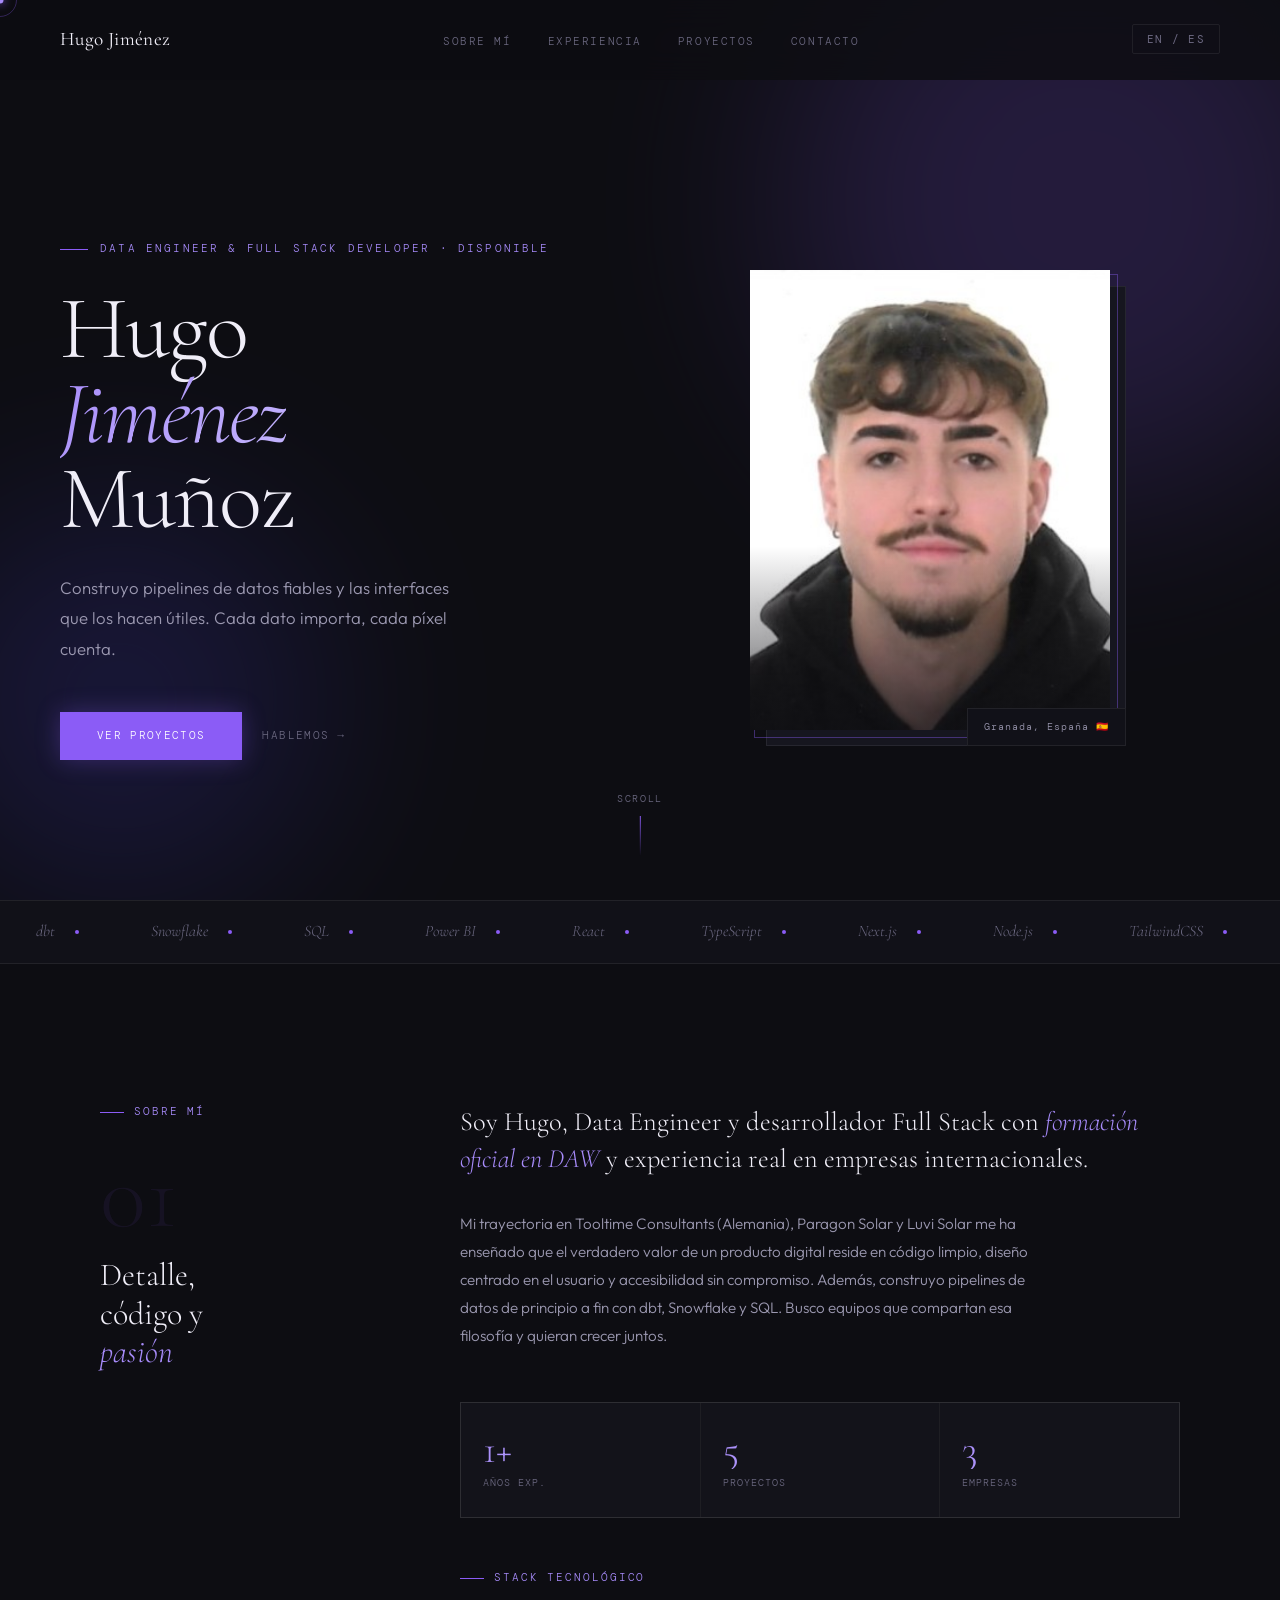
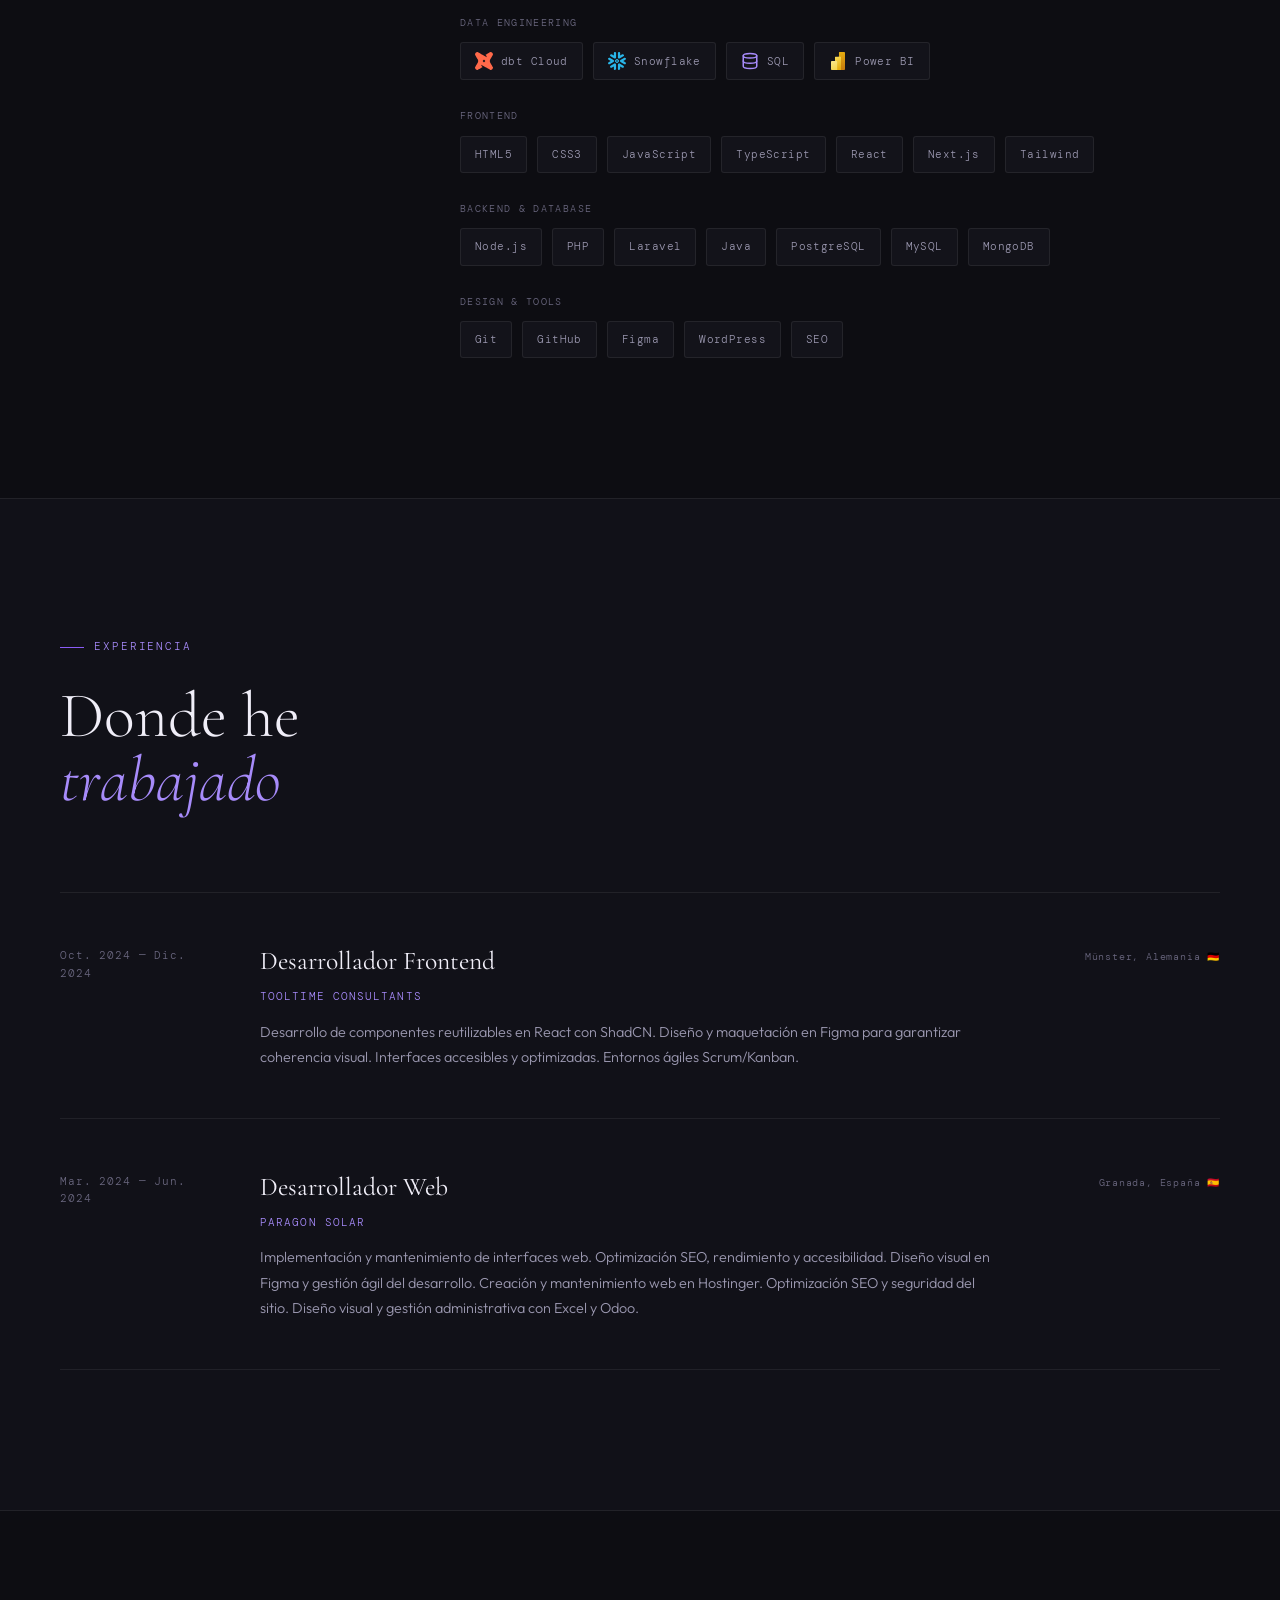
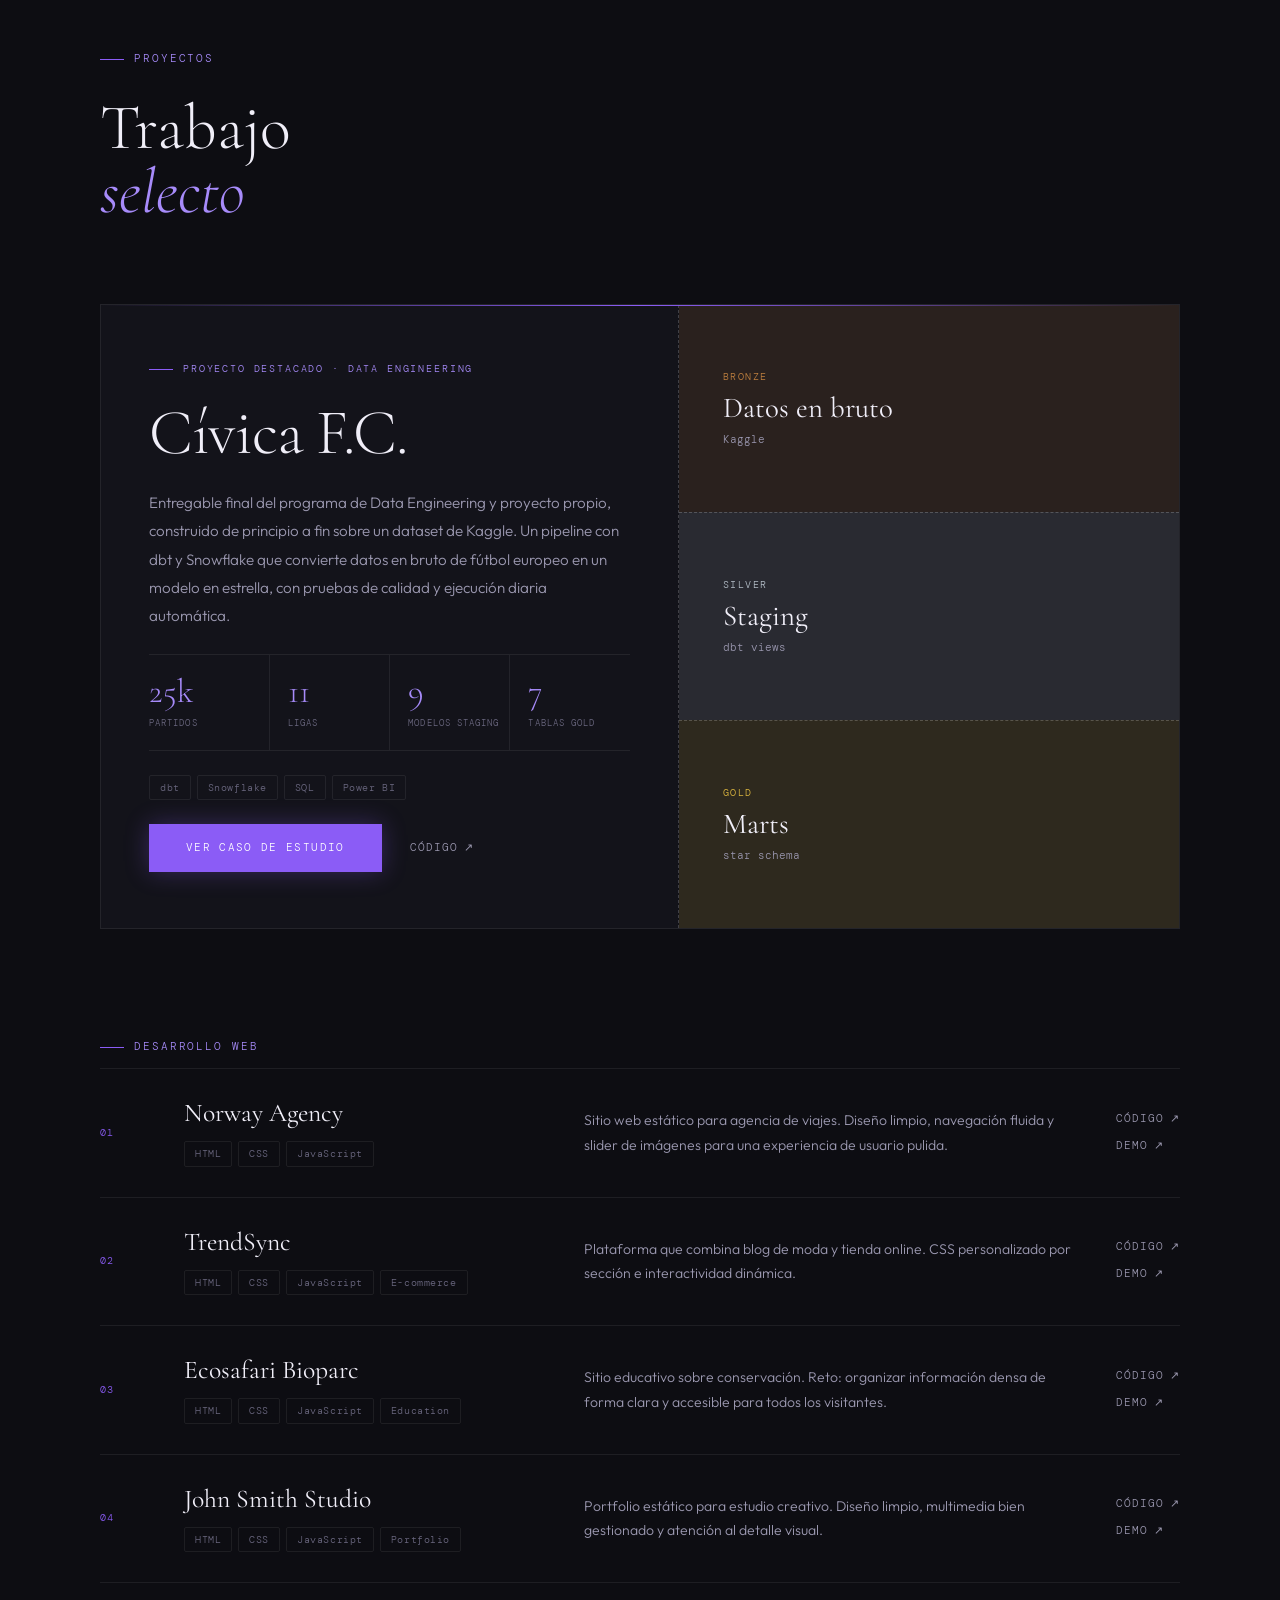
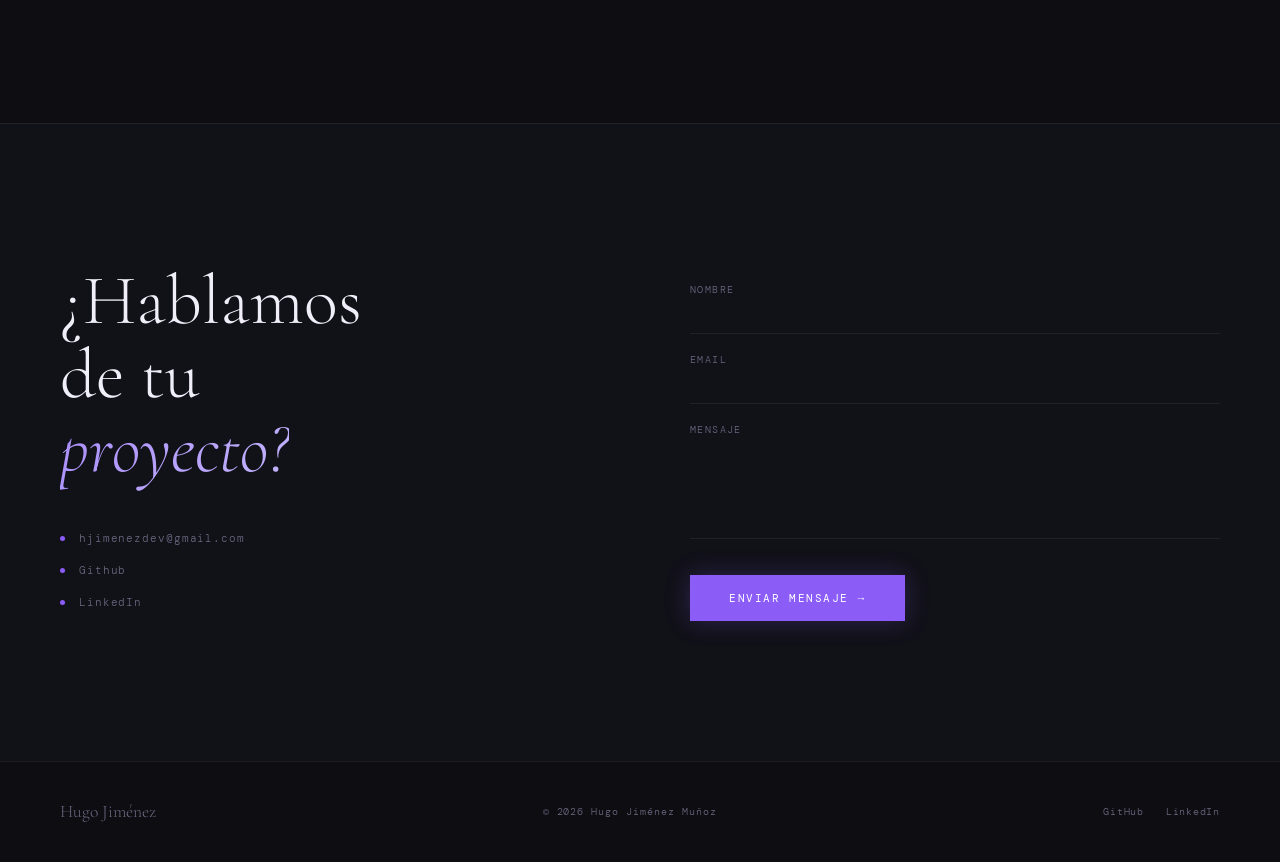
==== commit 08b68eac: "Update portfolio to reflect Data Engineer role; enhance skills and project descriptions, and add new" ====
--- a/public/index.html
+++ b/public/index.html
@@ -3,7 +3,11 @@
   <head>
     <meta charset="UTF-8" />
     <meta name="viewport" content="width=device-width, initial-scale=1.0" />
-    <title>Hugo Jiménez | Full Stack Developer</title>
+    <title>Hugo Jiménez | Data Engineer &amp; Full Stack Developer</title>
+    <meta
+      name="description"
+      content="Hugo Jiménez Muñoz, Data Engineer y Full Stack Developer. Pipelines de datos con dbt y Snowflake, y aplicaciones web con React, Node.js y más."
+    />
 
     <!-- Google Fonts -->
     <link rel="preconnect" href="https://fonts.googleapis.com" />
@@ -55,17 +59,17 @@
 
       <div class="hero-left">
         <p class="hero-eyebrow">
-          <span data-es>Full Stack Developer · Disponible</span>
-          <span data-en>Full Stack Developer · Available</span>
+          <span data-es>Data Engineer &amp; Full Stack Developer · Disponible</span>
+          <span data-en>Data Engineer &amp; Full Stack Developer · Available</span>
         </p>
         <h1 class="hero-name">Hugo<br /><em>Jiménez</em><br />Muñoz</h1>
         <p class="hero-desc" data-es>
-          Convierto diseños en interfaces vivas. Cada píxel importa, cada
-          interacción cuenta.
+          Construyo pipelines de datos fiables y las interfaces que los hacen
+          útiles. Cada dato importa, cada píxel cuenta.
         </p>
         <p class="hero-desc" data-en>
-          I turn designs into living interfaces. Every pixel matters, every
-          interaction counts.
+          I build reliable data pipelines and the interfaces that make them
+          useful. Every data point matters, every pixel counts.
         </p>
         <div class="hero-cta">
           <a href="#projects" class="btn-primary" data-es>Ver proyectos</a>
@@ -105,6 +109,18 @@
     <div class="marquee-section">
       <div class="marquee-track">
         <span class="marquee-item"
+          >dbt <span class="marquee-dot"></span
+        ></span>
+        <span class="marquee-item"
+          >Snowflake <span class="marquee-dot"></span
+        ></span>
+        <span class="marquee-item"
+          >SQL <span class="marquee-dot"></span
+        ></span>
+        <span class="marquee-item"
+          >Power BI <span class="marquee-dot"></span
+        ></span>
+        <span class="marquee-item"
           >React <span class="marquee-dot"></span
         ></span>
         <span class="marquee-item"
@@ -129,6 +145,18 @@
           >Accessibility <span class="marquee-dot"></span
         ></span>
         <!-- duplicated for seamless loop -->
+        <span class="marquee-item"
+          >dbt <span class="marquee-dot"></span
+        ></span>
+        <span class="marquee-item"
+          >Snowflake <span class="marquee-dot"></span
+        ></span>
+        <span class="marquee-item"
+          >SQL <span class="marquee-dot"></span
+        ></span>
+        <span class="marquee-item"
+          >Power BI <span class="marquee-dot"></span
+        ></span>
         <span class="marquee-item"
           >React <span class="marquee-dot"></span
         ></span>
@@ -172,12 +200,12 @@
 
       <div class="about-content">
         <p class="about-lead reveal" data-es>
-          Soy Hugo, desarrollador Frontend con
+          Soy Hugo, Data Engineer y desarrollador Full Stack con
           <em>formación oficial en DAW</em> y experiencia real en empresas
           internacionales.
         </p>
         <p class="about-lead reveal" data-en>
-          I'm Hugo, a Frontend developer with
+          I'm Hugo, a Data Engineer and Full Stack developer with
           <em>official training in Web App Development</em> and real-world
           experience in international companies.
         </p>
@@ -186,13 +214,15 @@
           Mi trayectoria en Tooltime Consultants (Alemania), Paragon Solar y
           Luvi Solar me ha enseñado que el verdadero valor de un producto
           digital reside en código limpio, diseño centrado en el usuario y
-          accesibilidad sin compromiso. Busco equipos que compartan esa
-          filosofía y quieran crecer juntos.
+          accesibilidad sin compromiso. Además, construyo pipelines de datos
+          de principio a fin con dbt, Snowflake y SQL. Busco equipos que
+          compartan esa filosofía y quieran crecer juntos.
         </p>
         <p class="about-body reveal reveal-delay-1" data-en>
           My journey at Tooltime Consultants (Germany), Paragon Solar and Luvi
           Solar has taught me that the real value of a digital product lies in
           clean code, user-centered design, and uncompromising accessibility. I
+          also build data pipelines end to end with dbt, Snowflake and SQL. I
           seek teams that share this philosophy and want to grow together.
         </p>
 
